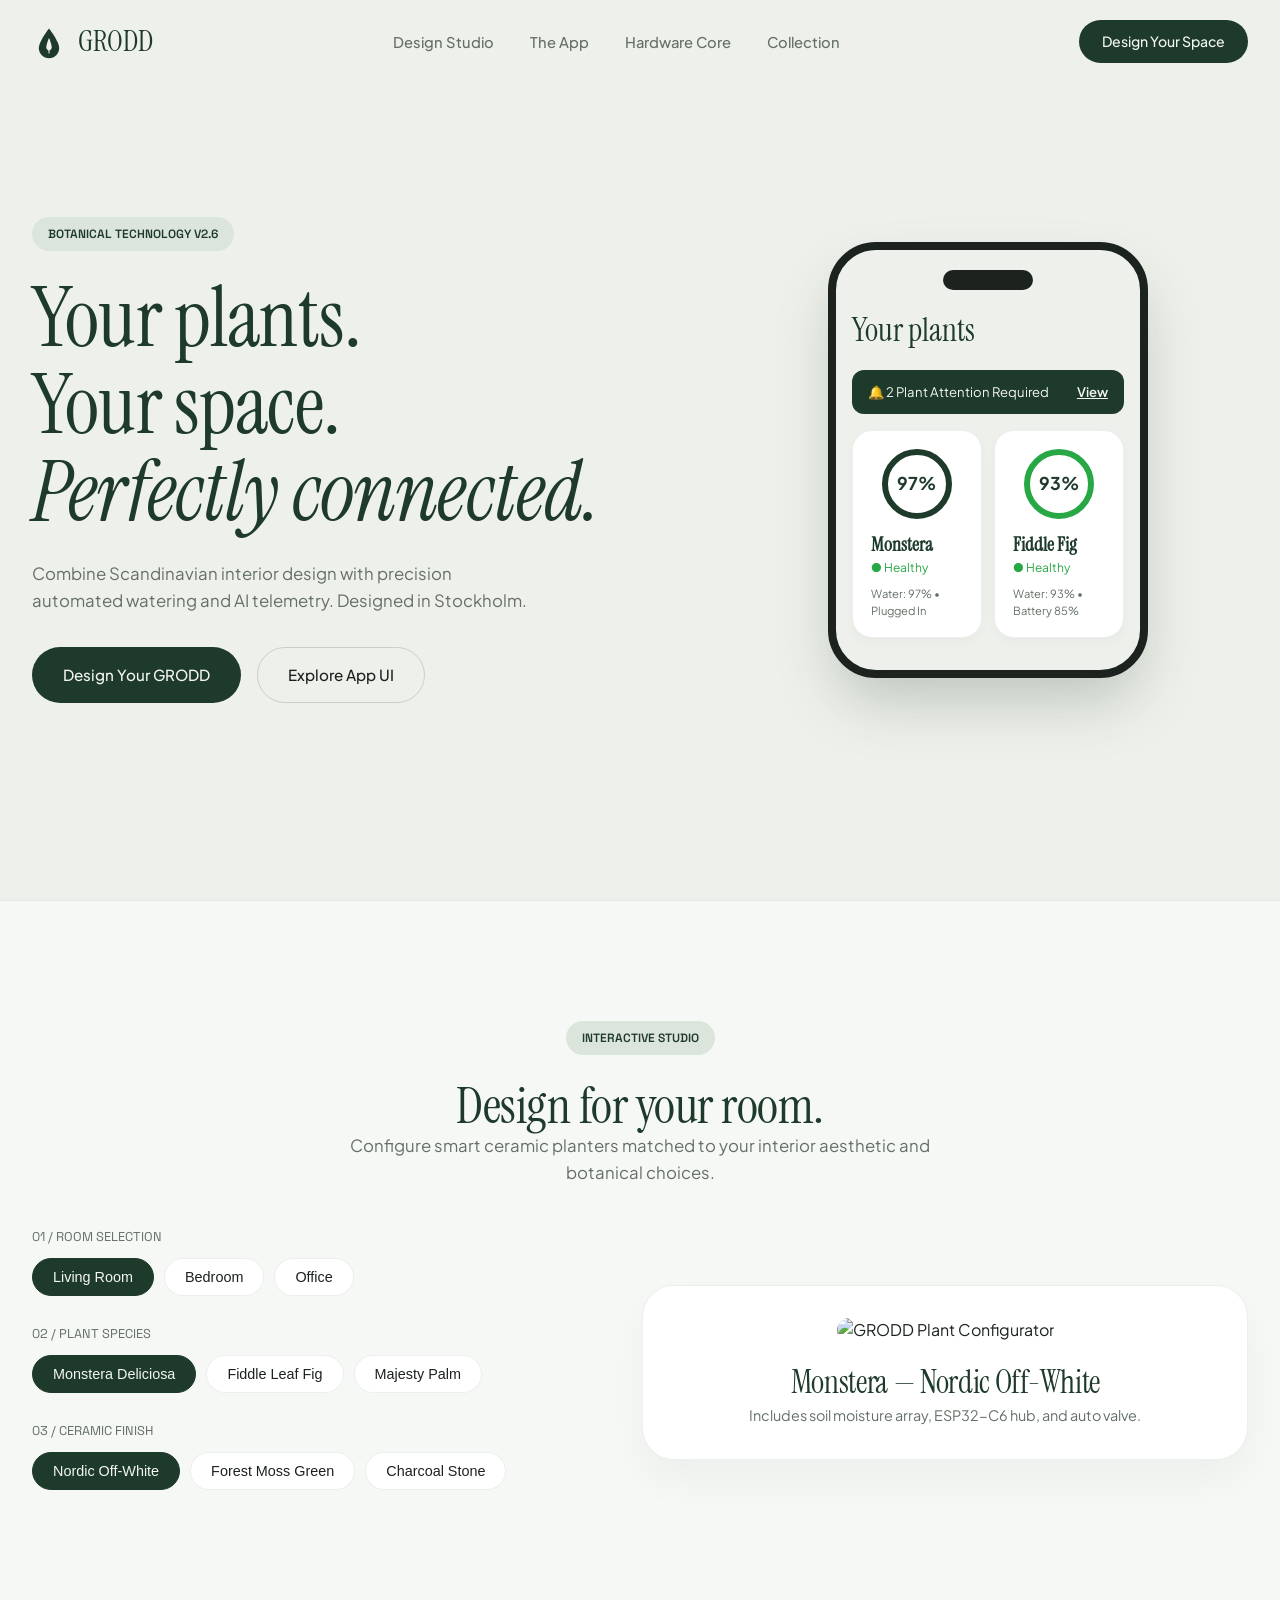
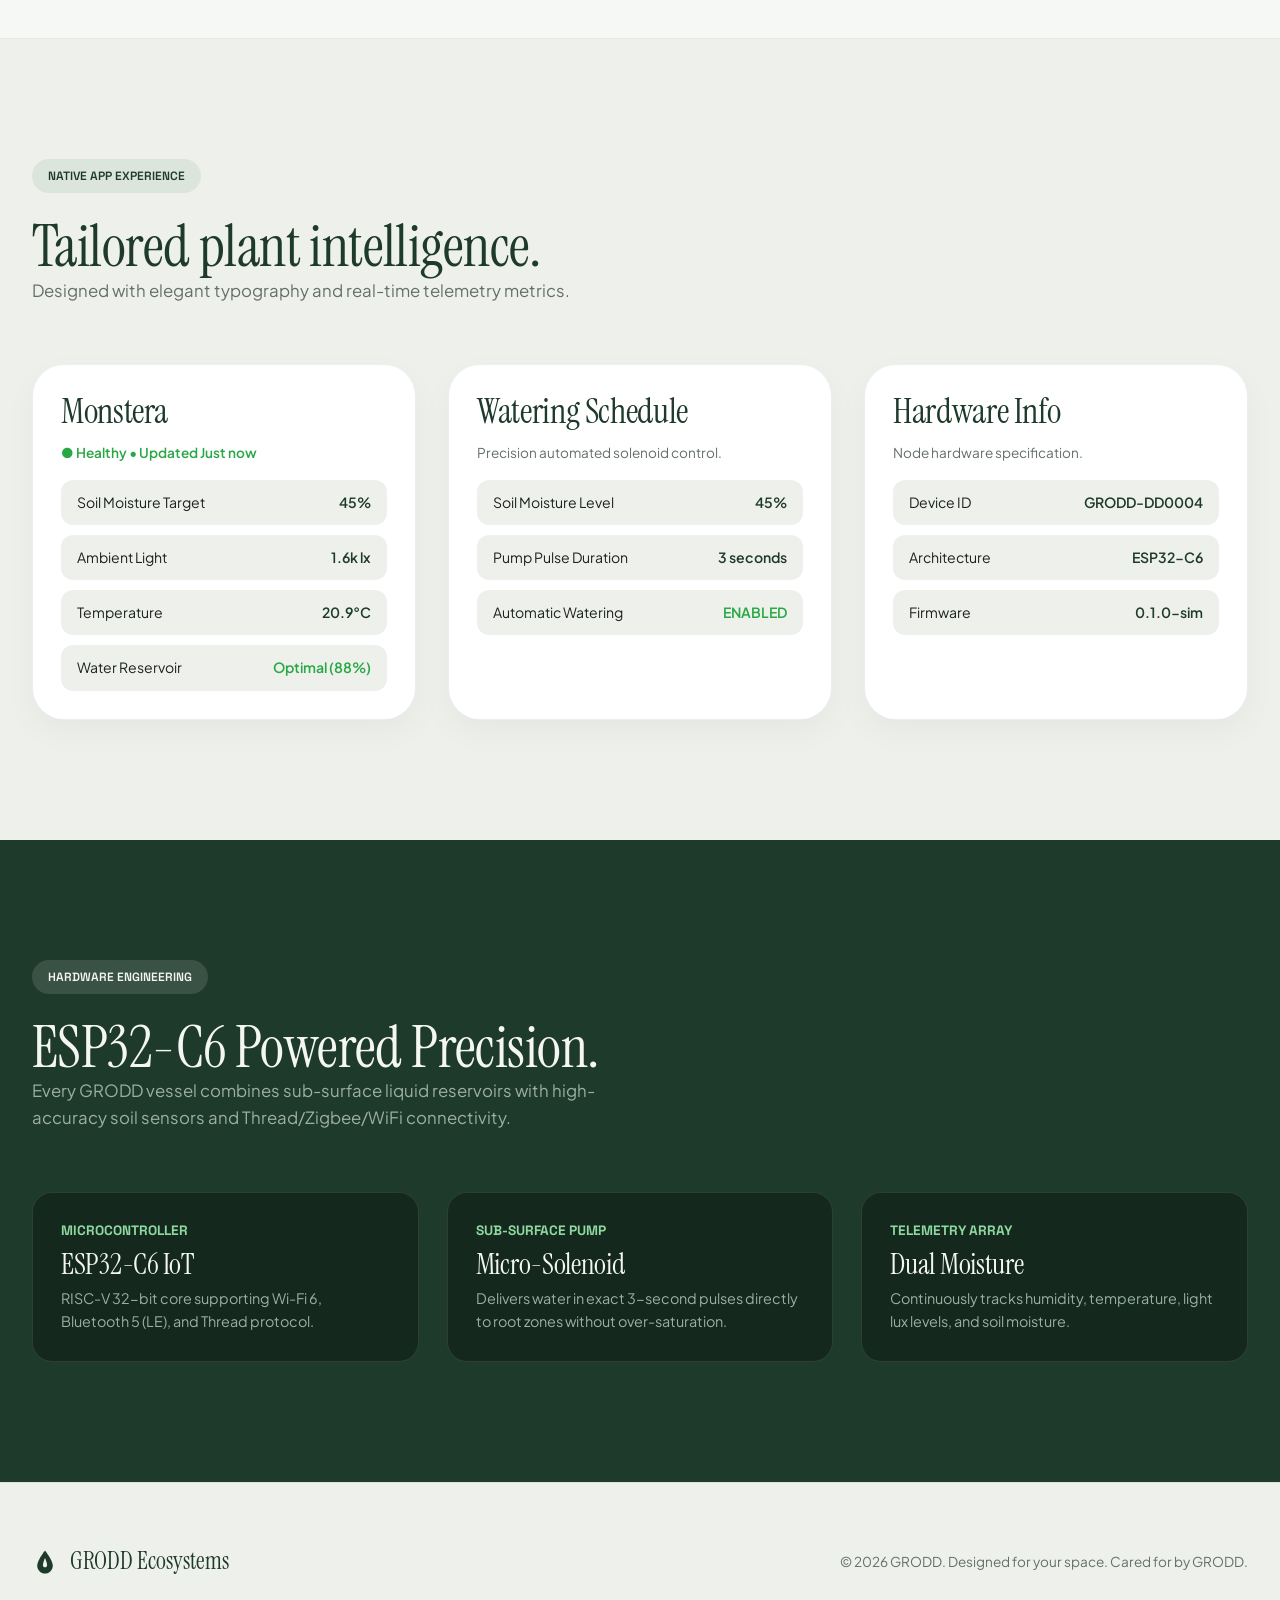
==== docs/index.html @ 33e33996 "Merge branch 'main' of https://github.com/tintronix-lab/GRODD-WEB" ====
<!DOCTYPE html>
<html lang="en" class="no-js">
<head>
    <meta charset="UTF-8">
    <meta name="viewport" content="width=device-width, initial-scale=1.0">
    <title>GRODD — Botanical Technology & Smart Ecosystem</title>
    <meta name="description" content="GRODD bridges nature, Scandinavian design, and intelligence. Precision automated watering, ESP32-C6 cloud connectivity, and AI plant care.">
    
    <!-- Open Graph -->
    <meta property="og:type" content="website">
    <meta property="og:title" content="GRODD — Botanical Technology">
    <meta property="og:description" content="Plants. Designed for your space. Cared for by GRODD.">

    <!-- Fonts: Instrument Serif (App Headings) + Plus Jakarta Sans + Space Grotesk -->
    <link rel="preconnect" href="https://fonts.googleapis.com">
    <link rel="preconnect" href="https://fonts.gstatic.com" crossorigin>
    <link href="https://fonts.googleapis.com/css2?family=Instrument+Serif:ital@0;1&family=Plus+Jakarta+Sans:wght@300;400;500;600;700&family=Space+Grotesk:wght@300;400;500;600&display=swap" rel="stylesheet">

    <!-- Three.js -->
    <script src="https://cdnjs.cloudflare.com/ajax/libs/three.js/r128/three.min.js"></script>

    <style>
        /* -------------------------------------------------------------------------- */
        /* DESIGN SYSTEM MATCHED TO GRODD APP UI                                     */
        /* -------------------------------------------------------------------------- */
        :root {
            /* Palette directly sampled from GRODD UI Screenshots */
            --bg-primary: #EEF1EB;        /* Organic Off-white / Sage-tinted canvas */
            --bg-surface: #F6F8F5;        /* Card surface light */
            --bg-card: #FFFFFF;           /* Elevated crisp white card */
            --bg-dark: #1E3A2B;           /* Signature Deep Forest Green */
            --bg-dark-surface: #14281E;   /* Deepest Forest Night */
            
            --text-main: #1C221E;         /* Dark Forest Charcoal */
            --text-muted: #647067;        /* Soft Sage Charcoal */
            --text-light: #F4F6F3;        /* Warm Cream White */
            --text-light-muted: #9BB0A3;  /* Muted Sage White */

            --accent-green: #1E3A2B;      /* Brand Deep Green */
            --accent-emerald: #28A745;    /* Status Active Green */
            --accent-soft-green: #DCE5DC; /* Soft Green Pill Container */
            --accent-warm: #E3B069;       /* Light Gauge Warning */

            --border-subtle: rgba(30, 58, 43, 0.08);
            --border-strong: rgba(30, 58, 43, 0.18);
            --border-dark-subtle: rgba(255, 255, 255, 0.1);

            --font-serif: 'Instrument Serif', Georgia, serif;
            --font-sans: 'Plus Jakarta Sans', -apple-system, sans-serif;
            --font-mono: 'Space Grotesk', monospace;

            --radius-sm: 12px;
            --radius-md: 20px;
            --radius-lg: 32px;
            --radius-full: 9999px;

            --transition-fast: 0.2s cubic-bezier(0.16, 1, 0.3, 1);
            --transition-smooth: 0.5s cubic-bezier(0.16, 1, 0.3, 1);

            --container-max: 1320px;
        }

        /* Reset */
        *, *::before, *::after {
            box-sizing: border-box;
            margin: 0;
            padding: 0;
        }

        html {
            scroll-behavior: smooth;
            background-color: var(--bg-primary);
            color: var(--text-main);
            font-family: var(--font-sans);
            font-size: 16px;
            line-height: 1.5;
            -webkit-font-smoothing: antialiased;
        }

        body {
            overflow-x: hidden;
        }

        ::selection {
            background: var(--bg-dark);
            color: var(--text-light);
        }

        /* Typography */
        h1, h2, h3, .serif-heading {
            font-family: var(--font-serif);
            font-weight: 400;
            letter-spacing: -0.01em;
            line-height: 1.05;
        }

        .mono {
            font-family: var(--font-mono);
            text-transform: uppercase;
            letter-spacing: 0.06em;
            font-size: 0.78rem;
            color: var(--text-muted);
        }

        .section-tag {
            display: inline-flex;
            align-items: center;
            gap: 8px;
            padding: 8px 16px;
            border-radius: var(--radius-full);
            background: var(--accent-soft-green);
            font-family: var(--font-mono);
            font-size: 0.75rem;
            color: var(--bg-dark);
            margin-bottom: 24px;
            font-weight: 600;
            text-transform: uppercase;
        }

        p {
            color: var(--text-muted);
            font-size: 1.05rem;
            line-height: 1.6;
        }

        a {
            color: inherit;
            text-decoration: none;
        }

        /* Layout */
        .container {
            width: 100%;
            max-width: var(--container-max);
            margin: 0 auto;
            padding: 0 32px;
        }

        section {
            padding: 120px 0;
            position: relative;
        }

        /* Buttons */
        .btn {
            display: inline-flex;
            align-items: center;
            justify-content: center;
            gap: 10px;
            padding: 16px 30px;
            border-radius: var(--radius-full);
            font-size: 0.95rem;
            font-weight: 500;
            cursor: pointer;
            transition: all var(--transition-fast);
            border: 1px solid transparent;
        }

        .btn-dark {
            background: var(--bg-dark);
            color: var(--text-light);
        }

        .btn-dark:hover {
            background: #12251B;
            transform: translateY(-2px);
            box-shadow: 0 12px 24px rgba(30, 58, 43, 0.2);
        }

        .btn-outline {
            background: transparent;
            color: var(--text-main);
            border-color: var(--border-strong);
        }

        .btn-outline:hover {
            background: rgba(30, 58, 43, 0.05);
            transform: translateY(-2px);
        }

        /* -------------------------------------------------------------------------- */
        /* NAVBAR                                                                     */
        /* -------------------------------------------------------------------------- */
        .navbar {
            position: fixed;
            top: 0;
            left: 0;
            width: 100%;
            z-index: 1000;
            padding: 20px 0;
            transition: all var(--transition-smooth);
        }

        .navbar.scrolled {
            padding: 12px 0;
            background: rgba(238, 241, 245, 0.85);
            backdrop-filter: blur(16px);
            -webkit-backdrop-filter: blur(16px);
            border-bottom: 1px solid var(--border-subtle);
        }

        .nav-container {
            display: flex;
            align-items: center;
            justify-content: space-between;
        }

        .brand-logo {
            display: flex;
            align-items: center;
            gap: 12px;
            font-family: var(--font-serif);
            font-size: 1.8rem;
            color: var(--bg-dark);
            font-weight: 500;
        }

        /* Brand Icon SVG Matching Uploaded App Icon */
        .brand-icon-svg {
            width: 34px;
            height: 34px;
        }

        .nav-links {
            display: flex;
            align-items: center;
            gap: 36px;
            list-style: none;
        }

        .nav-link {
            font-size: 0.92rem;
            color: var(--text-muted);
            font-weight: 500;
            transition: color var(--transition-fast);
        }

        .nav-link:hover {
            color: var(--bg-dark);
        }

        /* -------------------------------------------------------------------------- */
        /* HERO SECTION                                                               */
        /* -------------------------------------------------------------------------- */
        .hero {
            min-height: 100vh;
            display: flex;
            align-items: center;
            padding-top: 140px;
            position: relative;
            overflow: hidden;
        }

        #hero-canvas {
            position: absolute;
            top: 0;
            left: 0;
            width: 100%;
            height: 100%;
            z-index: 1;
            pointer-events: none;
            opacity: 0.6;
        }

        .hero-grid {
            display: grid;
            grid-template-columns: 1.1fr 0.9fr;
            gap: 60px;
            align-items: center;
            position: relative;
            z-index: 2;
        }

        .hero-title {
            font-size: clamp(3.4rem, 6.5vw, 5.8rem);
            color: var(--bg-dark);
            margin-bottom: 24px;
        }

        .hero-title i {
            font-family: var(--font-serif);
            font-style: italic;
        }

        /* Mockup Component replicating Uploaded App Screenshots */
        .app-phone-container {
            position: relative;
            display: flex;
            justify-content: center;
        }

        .app-phone-card {
            width: 320px;
            background: var(--bg-primary);
            border: 8px solid #1C221E;
            border-radius: 48px;
            box-shadow: 0 30px 60px -10px rgba(30, 58, 43, 0.25);
            padding: 20px 16px;
            position: relative;
            overflow: hidden;
        }

        .phone-notch {
            width: 90px;
            height: 20px;
            background: #1C221E;
            border-radius: 10px;
            margin: 0 auto 16px;
        }

        .app-header-title {
            font-family: var(--font-serif);
            font-size: 2rem;
            color: var(--bg-dark);
            margin-bottom: 16px;
        }

        .app-alert-banner {
            background: var(--bg-dark);
            color: var(--text-light);
            border-radius: var(--radius-sm);
            padding: 12px 16px;
            display: flex;
            align-items: center;
            justify-content: space-between;
            font-size: 0.82rem;
            margin-bottom: 16px;
        }

        .app-plant-card {
            background: var(--bg-card);
            border-radius: var(--radius-md);
            padding: 18px;
            border: 1px solid var(--border-subtle);
            margin-bottom: 12px;
            box-shadow: 0 4px 12px rgba(0,0,0,0.03);
        }

        .app-ring-gauge {
            width: 70px;
            height: 70px;
            border-radius: 50%;
            border: 6px solid var(--bg-dark);
            display: flex;
            align-items: center;
            justify-content: center;
            font-family: var(--font-sans);
            font-weight: 700;
            font-size: 1.1rem;
            color: var(--bg-dark);
            margin: 0 auto 12px;
            position: relative;
        }

        /* -------------------------------------------------------------------------- */
        /* GRODD STUDIO CONFIGURATOR                                                  */
        /* -------------------------------------------------------------------------- */
        .studio-section {
            background: var(--bg-surface);
            border-top: 1px solid var(--border-subtle);
            border-bottom: 1px solid var(--border-subtle);
        }

        .config-grid {
            display: grid;
            grid-template-columns: 1fr 1.1fr;
            gap: 60px;
            margin-top: 40px;
            align-items: center;
        }

        .control-group {
            margin-bottom: 28px;
        }

        .control-label {
            font-family: var(--font-mono);
            font-size: 0.8rem;
            color: var(--text-muted);
            text-transform: uppercase;
            margin-bottom: 12px;
        }

        .pill-options {
            display: flex;
            flex-wrap: wrap;
            gap: 10px;
        }

        .pill-btn {
            background: var(--bg-card);
            border: 1px solid var(--border-subtle);
            color: var(--text-main);
            padding: 10px 20px;
            border-radius: var(--radius-full);
            font-size: 0.9rem;
            cursor: pointer;
            transition: all var(--transition-fast);
            font-weight: 500;
        }

        .pill-btn:hover {
            border-color: var(--bg-dark);
        }

        .pill-btn.active {
            background: var(--bg-dark);
            color: var(--text-light);
            border-color: var(--bg-dark);
        }

        .preview-card {
            background: var(--bg-card);
            border-radius: var(--radius-lg);
            border: 1px solid var(--border-subtle);
            padding: 32px;
            box-shadow: 0 20px 40px rgba(0,0,0,0.04);
            text-align: center;
        }

        .preview-image {
            width: 100%;
            height: 320px;
            object-fit: cover;
            border-radius: var(--radius-md);
            margin-bottom: 24px;
            transition: opacity 0.3s ease;
        }

        /* -------------------------------------------------------------------------- */
        /* APP SHOWCASE SECTION (SERIF UI ALIGNMENT)                                 */
        /* -------------------------------------------------------------------------- */
        .app-showcase-grid {
            display: grid;
            grid-template-columns: repeat(3, 1fr);
            gap: 32px;
            margin-top: 60px;
        }

        .app-screen-card {
            background: var(--bg-card);
            border: 1px solid var(--border-subtle);
            border-radius: var(--radius-lg);
            padding: 28px;
            box-shadow: 0 12px 32px rgba(0,0,0,0.04);
        }

        .app-screen-card h3 {
            font-size: 2.2rem;
            color: var(--bg-dark);
            margin-bottom: 12px;
        }

        .telemetry-row {
            display: flex;
            justify-content: space-between;
            background: var(--bg-primary);
            padding: 12px 16px;
            border-radius: var(--radius-sm);
            margin-top: 10px;
            font-size: 0.88rem;
        }

        .telemetry-val {
            font-weight: 600;
            color: var(--bg-dark);
        }

        /* -------------------------------------------------------------------------- */
        /* ECOSYSTEM & HARDWARE SPECS (ESP32-C6)                                      */
        /* -------------------------------------------------------------------------- */
        .dark-section {
            background: var(--bg-dark);
            color: var(--text-light);
        }

        .dark-section p {
            color: var(--text-light-muted);
        }

        .dark-section .section-tag {
            background: rgba(255,255,255,0.12);
            color: var(--text-light);
        }

        .spec-grid {
            display: grid;
            grid-template-columns: repeat(auto-fit, minmax(260px, 1fr));
            gap: 28px;
            margin-top: 60px;
        }

        .spec-card {
            background: var(--bg-dark-surface);
            border: 1px solid var(--border-dark-subtle);
            border-radius: var(--radius-md);
            padding: 28px;
        }

        .spec-card h4 {
            font-family: var(--font-mono);
            color: #8FD8A0;
            font-size: 0.85rem;
            margin-bottom: 8px;
            text-transform: uppercase;
        }

        .spec-card h3 {
            font-size: 1.8rem;
            color: var(--text-light);
            margin-bottom: 8px;
        }

        /* -------------------------------------------------------------------------- */
        /* FOOTER & BRAND SIGNATURE                                                   */
        /* -------------------------------------------------------------------------- */
        footer {
            border-top: 1px solid var(--border-subtle);
            padding: 60px 0 40px;
            background: var(--bg-primary);
        }

        .footer-flex {
            display: flex;
            justify-content: space-between;
            align-items: center;
            flex-wrap: wrap;
            gap: 20px;
        }

        /* Responsive */
        @media (max-width: 992px) {
            .hero-grid, .config-grid, .app-showcase-grid {
                grid-template-columns: 1fr;
            }
            .nav-links {
                display: none;
            }
        }
    </style>
</head>
<body>

    <!-- NAVBAR WITH MATCHED BRAND ICON -->
    <nav class="navbar" id="navbar">
        <div class="container nav-container">
            <a href="#" class="brand-logo">
                <!-- SVG sampled from uploaded icon_2.png -->
                <svg class="brand-icon-svg" viewBox="0 0 100 100" fill="none" xmlns="http://www.w3.org/2000/svg">
                    <path d="M50 10C50 10 20 48 20 68 C20 84.5685 33.4315 98 50 98 C66.5685 98 80 84.5685 80 68 C80 48 50 10 50 10Z" fill="#1E3A2B"/>
                    <path d="M50 38 C50 38 42 56 42 66 C42 70.4183 45.5817 74 50 74 C54.4183 74 58 70.4183 58 66 C58 56 50 38 50 38Z" fill="#EEF1EB"/>
                    <path d="M50 74 L50 82" stroke="#EEF1EB" stroke-width="3" stroke-linecap="round"/>
                </svg>
                GRODD
            </a>
            <ul class="nav-links">
                <li><a href="#studio" class="nav-link">Design Studio</a></li>
                <li><a href="#app" class="nav-link">The App</a></li>
                <li><a href="#hardware" class="nav-link">Hardware Core</a></li>
                <li><a href="#products" class="nav-link">Collection</a></li>
            </ul>
            <a href="#studio" class="btn btn-dark" style="padding: 10px 22px; font-size: 0.88rem;">
                Design Your Space
            </a>
        </div>
    </nav>

    <!-- HERO SECTION MATCHING BRAND ATMOSPHERE -->
    <section class="hero">
        <canvas id="hero-canvas"></canvas>
        <div class="container">
            <div class="hero-grid">
                <div>
                    <div class="section-tag">BOTANICAL TECHNOLOGY v2.6</div>
                    <h1 class="hero-title">Your plants.<br>Your space.<br><i>Perfectly connected.</i></h1>
                    <p style="margin-bottom: 32px; max-width: 500px;">Combine Scandinavian interior design with precision automated watering and AI telemetry. Designed in Stockholm.</p>
                    <div style="display:flex; gap:16px; flex-wrap:wrap;">
                        <a href="#studio" class="btn btn-dark">Design Your GRODD</a>
                        <a href="#app" class="btn btn-outline">Explore App UI</a>
                    </div>
                </div>

                <!-- Live Replicated App UI Screen -->
                <div class="app-phone-container">
                    <div class="app-phone-card">
                        <div class="phone-notch"></div>
                        <div class="app-header-title">Your plants</div>
                        
                        <div class="app-alert-banner">
                            <span>🔔 2 Plant Attention Required</span>
                            <span style="font-weight:600; text-decoration:underline;">View</span>
                        </div>

                        <div style="display:grid; grid-template-columns:1fr 1fr; gap:12px;">
                            <div class="app-plant-card">
                                <div class="app-ring-gauge">97%</div>
                                <div style="font-family:var(--font-serif); font-size:1.2rem; font-weight:600; color:var(--bg-dark);">Monstera</div>
                                <div style="font-size:0.75rem; color:var(--accent-emerald);">● Healthy</div>
                                <div style="font-size:0.7rem; color:var(--text-muted); margin-top:8px;">Water: 97% • Plugged In</div>
                            </div>
                            <div class="app-plant-card">
                                <div class="app-ring-gauge" style="border-color:#28A745;">93%</div>
                                <div style="font-family:var(--font-serif); font-size:1.2rem; font-weight:600; color:var(--bg-dark);">Fiddle Fig</div>
                                <div style="font-size:0.75rem; color:var(--accent-emerald);">● Healthy</div>
                                <div style="font-size:0.7rem; color:var(--text-muted); margin-top:8px;">Water: 93% • Battery 85%</div>
                            </div>
                        </div>
                    </div>
                </div>
            </div>
        </div>
    </section>

    <!-- INTERACTIVE STUDIO CONFIGURATOR -->
    <section id="studio" class="studio-section">
        <div class="container">
            <div style="text-align: center; max-width: 600px; margin: 0 auto 40px;">
                <div class="section-tag">Interactive Studio</div>
                <h2 style="font-size: clamp(2.5rem, 4vw, 3.8rem); color: var(--bg-dark);">Design for your room.</h2>
                <p>Configure smart ceramic planters matched to your interior aesthetic and botanical choices.</p>
            </div>

            <div class="config-grid">
                <div>
                    <div class="control-group">
                        <div class="control-label">01 / Room Selection</div>
                        <div class="pill-options" id="room-select">
                            <button class="pill-btn active" data-val="living">Living Room</button>
                            <button class="pill-btn" data-val="bedroom">Bedroom</button>
                            <button class="pill-btn" data-val="office">Office</button>
                        </div>
                    </div>

                    <div class="control-group">
                        <div class="control-label">02 / Plant Species</div>
                        <div class="pill-options" id="plant-select">
                            <button class="pill-btn active" data-val="monstera">Monstera Deliciosa</button>
                            <button class="pill-btn" data-val="fiddle">Fiddle Leaf Fig</button>
                            <button class="pill-btn" data-val="palm">Majesty Palm</button>
                        </div>
                    </div>

                    <div class="control-group">
                        <div class="control-label">03 / Ceramic Finish</div>
                        <div class="pill-options" id="finish-select">
                            <button class="pill-btn active" data-val="mineral">Nordic Off-White</button>
                            <button class="pill-btn" data-val="forest">Forest Moss Green</button>
                            <button class="pill-btn" data-val="stone">Charcoal Stone</button>
                        </div>
                    </div>
                </div>

                <div class="preview-card">
                    <img id="studio-img" src="https://images.unsplash.com/photo-1618221195710-dd6b41faaea6?auto=format&fit=crop&w=1000&q=80" class="preview-image" alt="GRODD Plant Configurator">
                    <h3 id="studio-title" style="font-size:2rem; color:var(--bg-dark);">Monstera — Nordic Off-White</h3>
                    <p style="font-size:0.9rem; margin-top:4px;">Includes soil moisture array, ESP32-C6 hub, and auto valve.</p>
                </div>
            </div>
        </div>
    </section>

    <!-- APP SHOWCASE MATCHING SCREENSHOTS -->
    <section id="app">
        <div class="container">
            <div style="max-width: 600px; margin-bottom: 40px;">
                <div class="section-tag">Native App Experience</div>
                <h2 style="font-size: clamp(2.5rem, 4.5vw, 4rem); color: var(--bg-dark);">Tailored plant intelligence.</h2>
                <p>Designed with elegant typography and real-time telemetry metrics.</p>
            </div>

            <div class="app-showcase-grid">
                <div class="app-screen-card">
                    <h3>Monstera</h3>
                    <p style="font-size:0.85rem; color:var(--accent-emerald); font-weight:600; margin-bottom:16px;">● Healthy • Updated Just now</p>
                    
                    <div class="telemetry-row">
                        <span>Soil Moisture Target</span>
                        <span class="telemetry-val">45%</span>
                    </div>
                    <div class="telemetry-row">
                        <span>Ambient Light</span>
                        <span class="telemetry-val">1.6k lx</span>
                    </div>
                    <div class="telemetry-row">
                        <span>Temperature</span>
                        <span class="telemetry-val">20.9°C</span>
                    </div>
                    <div class="telemetry-row">
                        <span>Water Reservoir</span>
                        <span class="telemetry-val" style="color:var(--accent-emerald);">Optimal (88%)</span>
                    </div>
                </div>

                <div class="app-screen-card">
                    <h3>Watering Schedule</h3>
                    <p style="font-size:0.85rem; margin-bottom:16px;">Precision automated solenoid control.</p>

                    <div class="telemetry-row">
                        <span>Soil Moisture Level</span>
                        <span class="telemetry-val">45%</span>
                    </div>
                    <div class="telemetry-row">
                        <span>Pump Pulse Duration</span>
                        <span class="telemetry-val">3 seconds</span>
                    </div>
                    <div class="telemetry-row">
                        <span>Automatic Watering</span>
                        <span class="telemetry-val" style="color:var(--accent-emerald);">ENABLED</span>
                    </div>
                </div>

                <div class="app-screen-card">
                    <h3>Hardware Info</h3>
                    <p style="font-size:0.85rem; margin-bottom:16px;">Node hardware specification.</p>

                    <div class="telemetry-row">
                        <span>Device ID</span>
                        <span class="telemetry-val">GRODD-DD0004</span>
                    </div>
                    <div class="telemetry-row">
                        <span>Architecture</span>
                        <span class="telemetry-val">ESP32-C6</span>
                    </div>
                    <div class="telemetry-row">
                        <span>Firmware</span>
                        <span class="telemetry-val">0.1.0-sim</span>
                    </div>
                </div>
            </div>
        </div>
    </section>

    <!-- HARDWARE CORE (ESP32-C6) -->
    <section id="hardware" class="dark-section">
        <div class="container">
            <div style="max-width: 600px;">
                <div class="section-tag">Hardware Engineering</div>
                <h2 style="font-size: clamp(2.5rem, 4.5vw, 4rem); color: var(--text-light);">ESP32-C6 Powered Precision.</h2>
                <p>Every GRODD vessel combines sub-surface liquid reservoirs with high-accuracy soil sensors and Thread/Zigbee/WiFi connectivity.</p>
            </div>

            <div class="spec-grid">
                <div class="spec-card">
                    <h4>Microcontroller</h4>
                    <h3>ESP32-C6 IoT</h3>
                    <p style="font-size:0.9rem;">RISC-V 32-bit core supporting Wi-Fi 6, Bluetooth 5 (LE), and Thread protocol.</p>
                </div>
                <div class="spec-card">
                    <h4>Sub-surface Pump</h4>
                    <h3>Micro-Solenoid</h3>
                    <p style="font-size:0.9rem;">Delivers water in exact 3-second pulses directly to root zones without over-saturation.</p>
                </div>
                <div class="spec-card">
                    <h4>Telemetry Array</h4>
                    <h3>Dual Moisture</h3>
                    <p style="font-size:0.9rem;">Continuously tracks humidity, temperature, light lux levels, and soil moisture.</p>
                </div>
            </div>
        </div>
    </section>

    <!-- FOOTER -->
    <footer>
        <div class="container">
            <div class="footer-flex">
                <a href="#" class="brand-logo" style="font-size: 1.5rem;">
                    <svg class="brand-icon-svg" viewBox="0 0 100 100" fill="none" xmlns="http://www.w3.org/2000/svg" style="width:26px; height:26px;">
                        <path d="M50 10C50 10 20 48 20 68 C20 84.5685 33.4315 98 50 98 C66.5685 98 80 84.5685 80 68 C80 48 50 10 50 10Z" fill="#1E3A2B"/>
                        <path d="M50 38 C50 38 42 56 42 66 C42 70.4183 45.5817 74 50 74 C54.4183 74 58 70.4183 58 66 C58 56 50 38 50 38Z" fill="#EEF1EB"/>
                    </svg>
                    GRODD Ecosystems
                </a>
                <p style="font-size: 0.85rem;">© 2026 GRODD. Designed for your space. Cared for by GRODD.</p>
            </div>
        </div>
    </footer>

    <!-- INTERACTIVE SCRIPTS -->
    <script>
        // Navbar scroll effect
        const navbar = document.getElementById('navbar');
        window.addEventListener('scroll', () => {
            if (window.scrollY > 40) {
                navbar.classList.add('scrolled');
            } else {
                navbar.classList.remove('scrolled');
            }
        });

        // Configurator state logic
        const plantImgs = {
            monstera: "https://images.unsplash.com/photo-1618221195710-dd6b41faaea6?auto=format&fit=crop&w=1000&q=80",
            fiddle: "https://images.unsplash.com/photo-1545241047-6083a3684587?auto=format&fit=crop&w=1000&q=80",
            palm: "https://images.unsplash.com/photo-1512428559087-560fa5ceab42?auto=format&fit=crop&w=1000&q=80"
        };

        let selectedPlant = 'monstera';
        let selectedFinish = 'mineral';

        function bindPills(containerId, callback) {
            const container = document.getElementById(containerId);
            const buttons = container.querySelectorAll('.pill-btn');
            buttons.forEach(btn => {
                btn.addEventListener('click', () => {
                    buttons.forEach(b => b.classList.remove('active'));
                    btn.classList.add('active');
                    callback(btn.getAttribute('data-val'), btn.innerText);
                });
            });
        }

        bindPills('plant-select', (val, label) => {
            selectedPlant = val;
            updatePreview();
        });

        bindPills('finish-select', (val, label) => {
            selectedFinish = label;
            updatePreview();
        });

        function updatePreview() {
            const img = document.getElementById('studio-img');
            const title = document.getElementById('studio-title');
            img.style.opacity = '0.3';
            setTimeout(() => {
                img.src = plantImgs[selectedPlant];
                const plantName = selectedPlant.charAt(0).toUpperCase() + selectedPlant.slice(1);
                title.innerText = `${plantName} — ${selectedFinish}`;
                img.style.opacity = '1';
            }, 200);
        }

        // Hero Background WebGL canvas animation
        function initHeroCanvas() {
            const canvas = document.getElementById('hero-canvas');
            const scene = new THREE.Scene();
            const camera = new THREE.PerspectiveCamera(60, window.innerWidth / window.innerHeight, 0.1, 1000);
            camera.position.z = 5;

            const renderer = new THREE.WebGLRenderer({ canvas: canvas, alpha: true, antialias: true });
            renderer.setSize(window.innerWidth, window.innerHeight);

            const group = new THREE.Group();
            const geo = new THREE.IcosahedronGeometry(1, 2);

            for (let i = 0; i < 15; i++) {
                const mat = new THREE.MeshBasicMaterial({ color: 0x1E3A2B, wireframe: true, opacity: 0.15, transparent: true });
                const mesh = new THREE.Mesh(geo, mat);
                mesh.position.set((Math.random() - 0.5) * 10, (Math.random() - 0.5) * 6, (Math.random() - 0.5) * 4);
                group.add(mesh);
            }
            scene.add(group);

            function animate() {
                requestAnimationFrame(animate);
                group.rotation.y += 0.0015;
                renderer.render(scene, camera);
            }
            animate();
        }

        window.addEventListener('load', initHeroCanvas);
    </script>
</body>
</html>
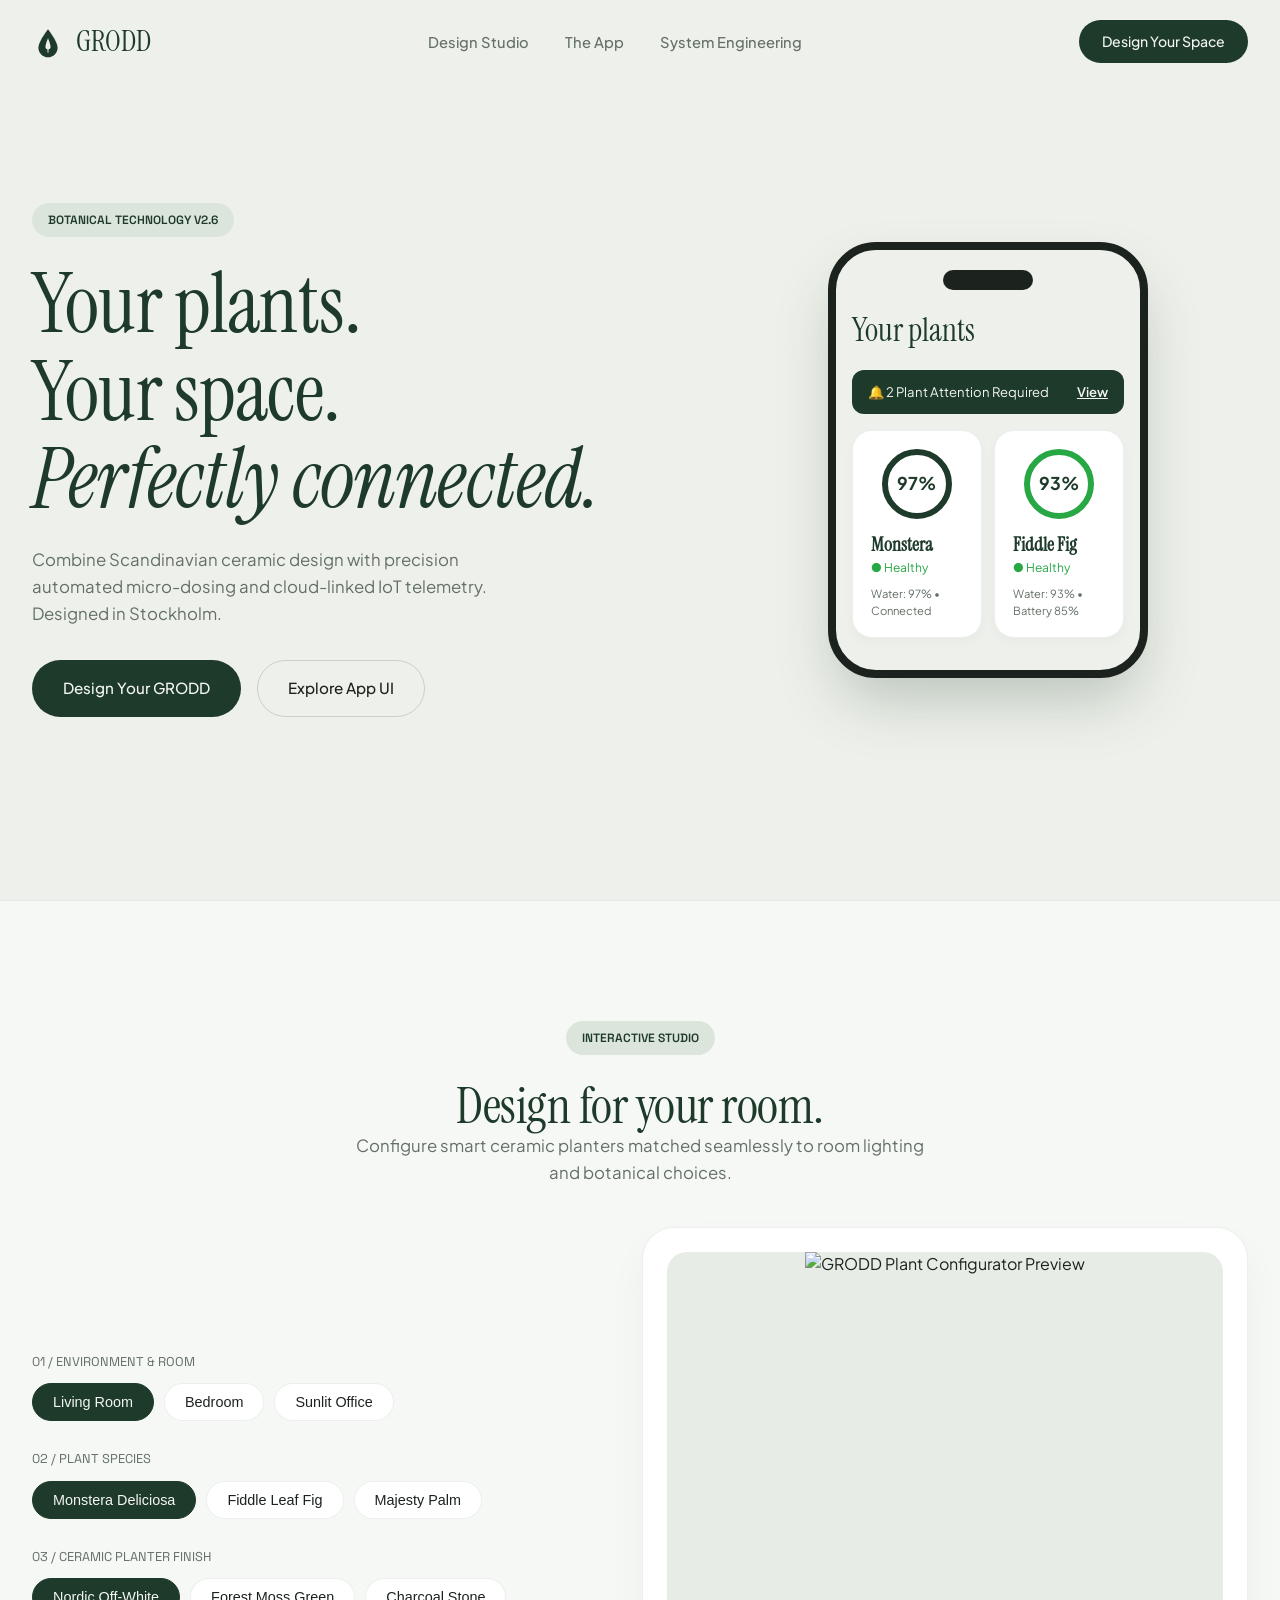
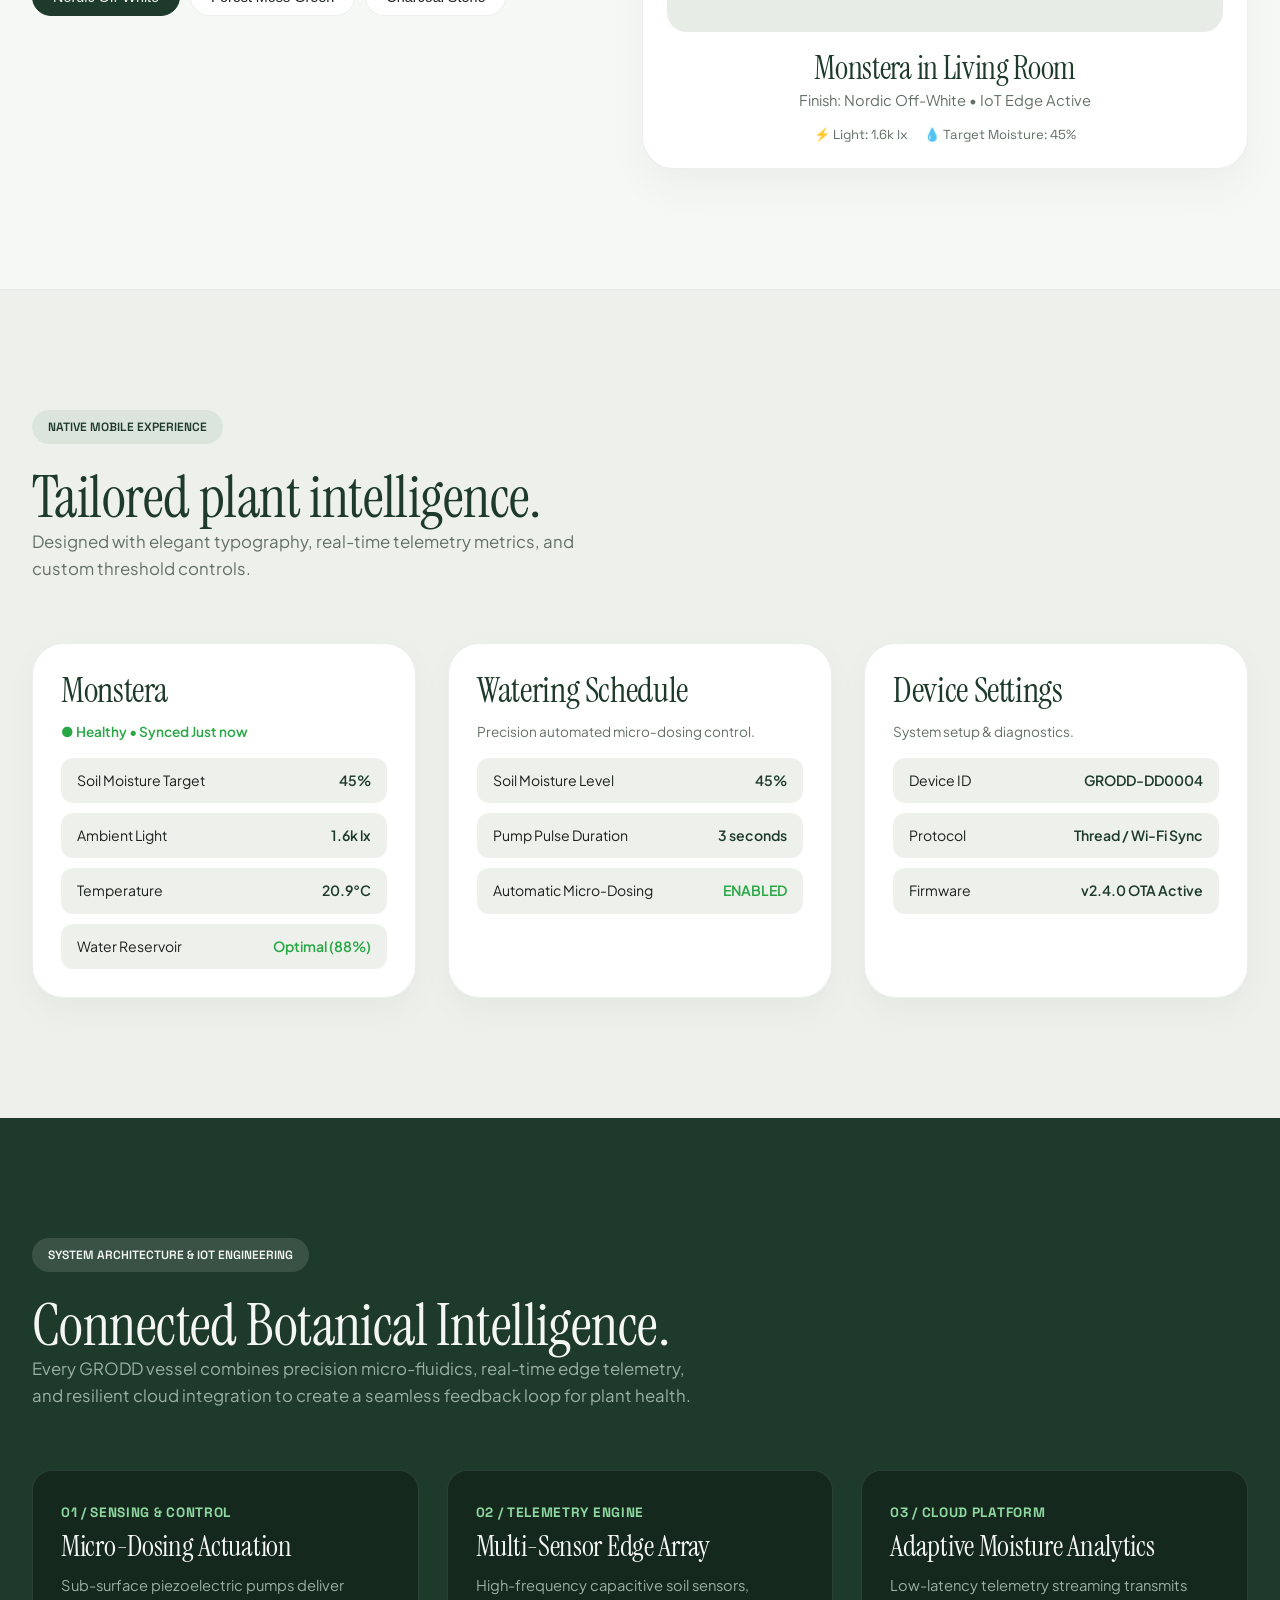
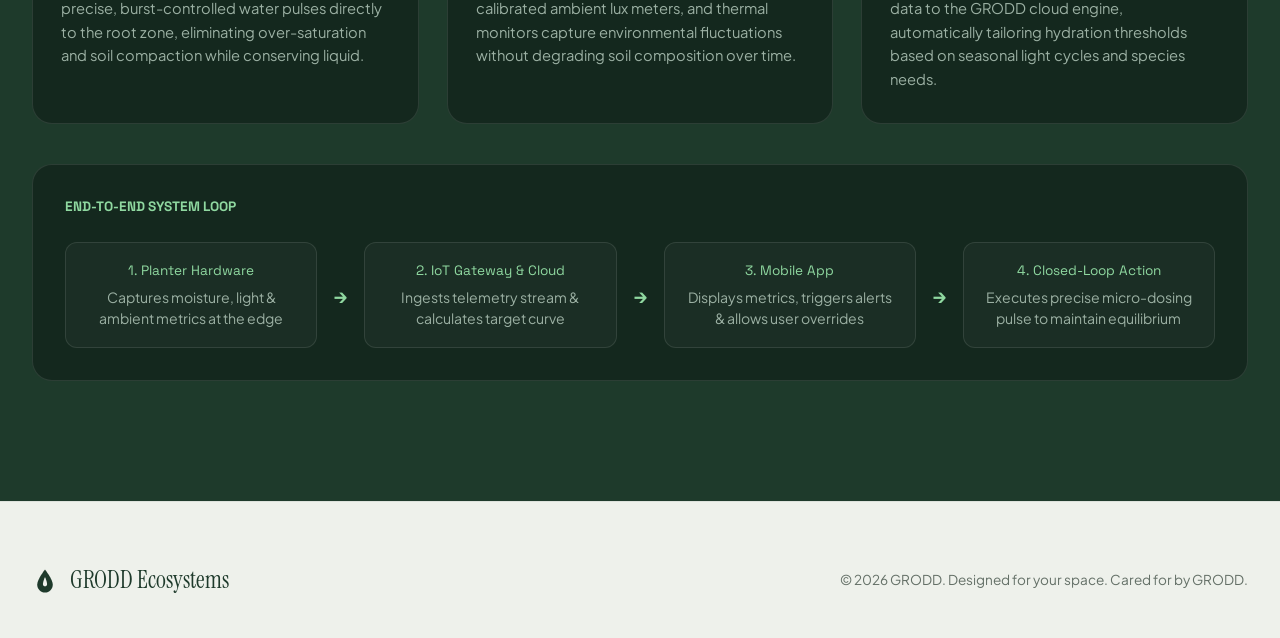
==== commit ed50739a: "update web" ====
--- a/docs/index.html
+++ b/docs/index.html
@@ -3,15 +3,10 @@
 <head>
     <meta charset="UTF-8">
     <meta name="viewport" content="width=device-width, initial-scale=1.0">
-    <title>GRODD — Botanical Technology & Smart Ecosystem</title>
-    <meta name="description" content="GRODD bridges nature, Scandinavian design, and intelligence. Precision automated watering, ESP32-C6 cloud connectivity, and AI plant care.">
-    
-    <!-- Open Graph -->
-    <meta property="og:type" content="website">
-    <meta property="og:title" content="GRODD — Botanical Technology">
-    <meta property="og:description" content="Plants. Designed for your space. Cared for by GRODD.">
-
-    <!-- Fonts: Instrument Serif (App Headings) + Plus Jakarta Sans + Space Grotesk -->
+    <title>GRODD — Smart Planter & Botanical Ecosystem</title>
+    <meta name="description" content="GRODD bridges Scandinavian design, precision automated micro-dosing, real-time IoT edge telemetry, and seamless mobile application control for indoor plant ecosystems.">
+
+    <!-- Fonts: Instrument Serif + Plus Jakarta Sans + Space Grotesk -->
     <link rel="preconnect" href="https://fonts.googleapis.com">
     <link rel="preconnect" href="https://fonts.gstatic.com" crossorigin>
     <link href="https://fonts.googleapis.com/css2?family=Instrument+Serif:ital@0;1&family=Plus+Jakarta+Sans:wght@300;400;500;600;700&family=Space+Grotesk:wght@300;400;500;600&display=swap" rel="stylesheet">
@@ -20,26 +15,21 @@
     <script src="https://cdnjs.cloudflare.com/ajax/libs/three.js/r128/three.min.js"></script>
 
     <style>
-        /* -------------------------------------------------------------------------- */
-        /* DESIGN SYSTEM MATCHED TO GRODD APP UI                                     */
-        /* -------------------------------------------------------------------------- */
         :root {
-            /* Palette directly sampled from GRODD UI Screenshots */
-            --bg-primary: #EEF1EB;        /* Organic Off-white / Sage-tinted canvas */
-            --bg-surface: #F6F8F5;        /* Card surface light */
-            --bg-card: #FFFFFF;           /* Elevated crisp white card */
-            --bg-dark: #1E3A2B;           /* Signature Deep Forest Green */
+            --bg-primary: #EEF1EB;        /* Soft sage-tinted background */
+            --bg-surface: #F6F8F5;        /* Light card surface */
+            --bg-card: #FFFFFF;           /* Crisp white card */
+            --bg-dark: #1E3A2B;           /* Deep Forest Green */
             --bg-dark-surface: #14281E;   /* Deepest Forest Night */
             
-            --text-main: #1C221E;         /* Dark Forest Charcoal */
+            --text-main: #1C221E;         /* Dark Charcoal */
             --text-muted: #647067;        /* Soft Sage Charcoal */
             --text-light: #F4F6F3;        /* Warm Cream White */
             --text-light-muted: #9BB0A3;  /* Muted Sage White */
 
             --accent-green: #1E3A2B;      /* Brand Deep Green */
-            --accent-emerald: #28A745;    /* Status Active Green */
+            --accent-emerald: #28A745;    /* Active Status Green */
             --accent-soft-green: #DCE5DC; /* Soft Green Pill Container */
-            --accent-warm: #E3B069;       /* Light Gauge Warning */
 
             --border-subtle: rgba(30, 58, 43, 0.08);
             --border-strong: rgba(30, 58, 43, 0.18);
@@ -60,7 +50,6 @@
             --container-max: 1320px;
         }
 
-        /* Reset */
         *, *::before, *::after {
             box-sizing: border-box;
             margin: 0;
@@ -86,7 +75,6 @@
             color: var(--text-light);
         }
 
-        /* Typography */
         h1, h2, h3, .serif-heading {
             font-family: var(--font-serif);
             font-weight: 400;
@@ -128,7 +116,6 @@
             text-decoration: none;
         }
 
-        /* Layout */
         .container {
             width: 100%;
             max-width: var(--container-max);
@@ -141,7 +128,6 @@
             position: relative;
         }
 
-        /* Buttons */
         .btn {
             display: inline-flex;
             align-items: center;
@@ -178,9 +164,7 @@
             transform: translateY(-2px);
         }
 
-        /* -------------------------------------------------------------------------- */
-        /* NAVBAR                                                                     */
-        /* -------------------------------------------------------------------------- */
+        /* NAVBAR */
         .navbar {
             position: fixed;
             top: 0;
@@ -193,7 +177,7 @@
 
         .navbar.scrolled {
             padding: 12px 0;
-            background: rgba(238, 241, 245, 0.85);
+            background: rgba(238, 241, 245, 0.88);
             backdrop-filter: blur(16px);
             -webkit-backdrop-filter: blur(16px);
             border-bottom: 1px solid var(--border-subtle);
@@ -215,10 +199,9 @@
             font-weight: 500;
         }
 
-        /* Brand Icon SVG Matching Uploaded App Icon */
         .brand-icon-svg {
-            width: 34px;
-            height: 34px;
+            width: 32px;
+            height: 32px;
         }
 
         .nav-links {
@@ -239,9 +222,7 @@
             color: var(--bg-dark);
         }
 
-        /* -------------------------------------------------------------------------- */
-        /* HERO SECTION                                                               */
-        /* -------------------------------------------------------------------------- */
+        /* HERO SECTION */
         .hero {
             min-height: 100vh;
             display: flex;
@@ -259,7 +240,7 @@
             height: 100%;
             z-index: 1;
             pointer-events: none;
-            opacity: 0.6;
+            opacity: 0.5;
         }
 
         .hero-grid {
@@ -282,7 +263,6 @@
             font-style: italic;
         }
 
-        /* Mockup Component replicating Uploaded App Screenshots */
         .app-phone-container {
             position: relative;
             display: flex;
@@ -349,12 +329,9 @@
             font-size: 1.1rem;
             color: var(--bg-dark);
             margin: 0 auto 12px;
-            position: relative;
-        }
-
-        /* -------------------------------------------------------------------------- */
-        /* GRODD STUDIO CONFIGURATOR                                                  */
-        /* -------------------------------------------------------------------------- */
+        }
+
+        /* STUDIO CONFIGURATOR */
         .studio-section {
             background: var(--bg-surface);
             border-top: 1px solid var(--border-subtle);
@@ -413,23 +390,44 @@
             background: var(--bg-card);
             border-radius: var(--radius-lg);
             border: 1px solid var(--border-subtle);
-            padding: 32px;
+            padding: 24px;
             box-shadow: 0 20px 40px rgba(0,0,0,0.04);
             text-align: center;
         }
 
+        .preview-image-wrapper {
+            position: relative;
+            width: 100%;
+            height: 380px;
+            overflow: hidden;
+            border-radius: var(--radius-md);
+            margin-bottom: 20px;
+            background-color: #E8ECE6;
+        }
+
         .preview-image {
             width: 100%;
-            height: 320px;
+            height: 100%;
             object-fit: cover;
-            border-radius: var(--radius-md);
-            margin-bottom: 24px;
-            transition: opacity 0.3s ease;
-        }
-
-        /* -------------------------------------------------------------------------- */
-        /* APP SHOWCASE SECTION (SERIF UI ALIGNMENT)                                 */
-        /* -------------------------------------------------------------------------- */
+            transition: opacity 0.35s ease-in-out, transform 0.5s ease;
+        }
+
+        .preview-image.loading {
+            opacity: 0.2;
+            transform: scale(1.02);
+        }
+
+        .specs-badge-row {
+            display: flex;
+            justify-content: center;
+            gap: 16px;
+            margin-top: 12px;
+            font-size: 0.82rem;
+            color: var(--text-muted);
+            font-family: var(--font-mono);
+        }
+
+        /* APP SHOWCASE SECTION */
         .app-showcase-grid {
             display: grid;
             grid-template-columns: repeat(3, 1fr);
@@ -466,9 +464,7 @@
             color: var(--bg-dark);
         }
 
-        /* -------------------------------------------------------------------------- */
-        /* ECOSYSTEM & HARDWARE SPECS (ESP32-C6)                                      */
-        /* -------------------------------------------------------------------------- */
+        /* HARDWARE & SYSTEM ARCHITECTURE */
         .dark-section {
             background: var(--bg-dark);
             color: var(--text-light);
@@ -485,7 +481,7 @@
 
         .spec-grid {
             display: grid;
-            grid-template-columns: repeat(auto-fit, minmax(260px, 1fr));
+            grid-template-columns: repeat(auto-fit, minmax(280px, 1fr));
             gap: 28px;
             margin-top: 60px;
         }
@@ -494,7 +490,10 @@
             background: var(--bg-dark-surface);
             border: 1px solid var(--border-dark-subtle);
             border-radius: var(--radius-md);
-            padding: 28px;
+            padding: 32px 28px;
+            display: flex;
+            flex-direction: column;
+            justify-content: space-between;
         }
 
         .spec-card h4 {
@@ -503,17 +502,61 @@
             font-size: 0.85rem;
             margin-bottom: 8px;
             text-transform: uppercase;
+            letter-spacing: 0.05em;
         }
 
         .spec-card h3 {
             font-size: 1.8rem;
             color: var(--text-light);
-            margin-bottom: 8px;
-        }
-
-        /* -------------------------------------------------------------------------- */
-        /* FOOTER & BRAND SIGNATURE                                                   */
-        /* -------------------------------------------------------------------------- */
+            margin-bottom: 12px;
+        }
+
+        .arch-diagram {
+            background: var(--bg-dark-surface);
+            border: 1px solid var(--border-dark-subtle);
+            border-radius: var(--radius-md);
+            padding: 32px;
+            margin-top: 40px;
+        }
+
+        .arch-pipeline {
+            display: flex;
+            align-items: center;
+            justify-content: space-between;
+            gap: 16px;
+            flex-wrap: wrap;
+            margin-top: 24px;
+        }
+
+        .arch-step {
+            flex: 1;
+            min-width: 180px;
+            background: rgba(255,255,255,0.03);
+            border: 1px solid var(--border-dark-subtle);
+            border-radius: var(--radius-sm);
+            padding: 18px;
+            text-align: center;
+        }
+
+        .arch-step-title {
+            font-family: var(--font-mono);
+            font-size: 0.85rem;
+            color: #8FD8A0;
+            margin-bottom: 6px;
+        }
+
+        .arch-step-desc {
+            font-size: 0.88rem;
+            color: var(--text-light-muted);
+        }
+
+        .arch-arrow {
+            color: #8FD8A0;
+            font-size: 1.2rem;
+            font-weight: 700;
+        }
+
+        /* FOOTER */
         footer {
             border-top: 1px solid var(--border-subtle);
             padding: 60px 0 40px;
@@ -528,7 +571,6 @@
             gap: 20px;
         }
 
-        /* Responsive */
         @media (max-width: 992px) {
             .hero-grid, .config-grid, .app-showcase-grid {
                 grid-template-columns: 1fr;
@@ -536,16 +578,18 @@
             .nav-links {
                 display: none;
             }
+            .arch-arrow {
+                display: none;
+            }
         }
     </style>
 </head>
 <body>
 
-    <!-- NAVBAR WITH MATCHED BRAND ICON -->
+    <!-- NAVBAR -->
     <nav class="navbar" id="navbar">
         <div class="container nav-container">
             <a href="#" class="brand-logo">
-                <!-- SVG sampled from uploaded icon_2.png -->
                 <svg class="brand-icon-svg" viewBox="0 0 100 100" fill="none" xmlns="http://www.w3.org/2000/svg">
                     <path d="M50 10C50 10 20 48 20 68 C20 84.5685 33.4315 98 50 98 C66.5685 98 80 84.5685 80 68 C80 48 50 10 50 10Z" fill="#1E3A2B"/>
                     <path d="M50 38 C50 38 42 56 42 66 C42 70.4183 45.5817 74 50 74 C54.4183 74 58 70.4183 58 66 C58 56 50 38 50 38Z" fill="#EEF1EB"/>
@@ -556,8 +600,7 @@
             <ul class="nav-links">
                 <li><a href="#studio" class="nav-link">Design Studio</a></li>
                 <li><a href="#app" class="nav-link">The App</a></li>
-                <li><a href="#hardware" class="nav-link">Hardware Core</a></li>
-                <li><a href="#products" class="nav-link">Collection</a></li>
+                <li><a href="#hardware" class="nav-link">System Engineering</a></li>
             </ul>
             <a href="#studio" class="btn btn-dark" style="padding: 10px 22px; font-size: 0.88rem;">
                 Design Your Space
@@ -565,7 +608,7 @@
         </div>
     </nav>
 
-    <!-- HERO SECTION MATCHING BRAND ATMOSPHERE -->
+    <!-- HERO SECTION -->
     <section class="hero">
         <canvas id="hero-canvas"></canvas>
         <div class="container">
@@ -573,14 +616,14 @@
                 <div>
                     <div class="section-tag">BOTANICAL TECHNOLOGY v2.6</div>
                     <h1 class="hero-title">Your plants.<br>Your space.<br><i>Perfectly connected.</i></h1>
-                    <p style="margin-bottom: 32px; max-width: 500px;">Combine Scandinavian interior design with precision automated watering and AI telemetry. Designed in Stockholm.</p>
+                    <p style="margin-bottom: 32px; max-width: 500px;">Combine Scandinavian ceramic design with precision automated micro-dosing and cloud-linked IoT telemetry. Designed in Stockholm.</p>
                     <div style="display:flex; gap:16px; flex-wrap:wrap;">
                         <a href="#studio" class="btn btn-dark">Design Your GRODD</a>
                         <a href="#app" class="btn btn-outline">Explore App UI</a>
                     </div>
                 </div>
 
-                <!-- Live Replicated App UI Screen -->
+                <!-- Replicated Phone UI -->
                 <div class="app-phone-container">
                     <div class="app-phone-card">
                         <div class="phone-notch"></div>
@@ -596,7 +639,7 @@
                                 <div class="app-ring-gauge">97%</div>
                                 <div style="font-family:var(--font-serif); font-size:1.2rem; font-weight:600; color:var(--bg-dark);">Monstera</div>
                                 <div style="font-size:0.75rem; color:var(--accent-emerald);">● Healthy</div>
-                                <div style="font-size:0.7rem; color:var(--text-muted); margin-top:8px;">Water: 97% • Plugged In</div>
+                                <div style="font-size:0.7rem; color:var(--text-muted); margin-top:8px;">Water: 97% • Connected</div>
                             </div>
                             <div class="app-plant-card">
                                 <div class="app-ring-gauge" style="border-color:#28A745;">93%</div>
@@ -617,20 +660,22 @@
             <div style="text-align: center; max-width: 600px; margin: 0 auto 40px;">
                 <div class="section-tag">Interactive Studio</div>
                 <h2 style="font-size: clamp(2.5rem, 4vw, 3.8rem); color: var(--bg-dark);">Design for your room.</h2>
-                <p>Configure smart ceramic planters matched to your interior aesthetic and botanical choices.</p>
+                <p>Configure smart ceramic planters matched seamlessly to room lighting and botanical choices.</p>
             </div>
 
             <div class="config-grid">
                 <div>
+                    <!-- ROOM SELECTION -->
                     <div class="control-group">
-                        <div class="control-label">01 / Room Selection</div>
+                        <div class="control-label">01 / Environment & Room</div>
                         <div class="pill-options" id="room-select">
                             <button class="pill-btn active" data-val="living">Living Room</button>
                             <button class="pill-btn" data-val="bedroom">Bedroom</button>
-                            <button class="pill-btn" data-val="office">Office</button>
+                            <button class="pill-btn" data-val="office">Sunlit Office</button>
                         </div>
                     </div>
 
+                    <!-- PLANT SPECIES -->
                     <div class="control-group">
                         <div class="control-label">02 / Plant Species</div>
                         <div class="pill-options" id="plant-select">
@@ -640,38 +685,47 @@
                         </div>
                     </div>
 
+                    <!-- CERAMIC FINISH -->
                     <div class="control-group">
-                        <div class="control-label">03 / Ceramic Finish</div>
+                        <div class="control-label">03 / Ceramic Planter Finish</div>
                         <div class="pill-options" id="finish-select">
-                            <button class="pill-btn active" data-val="mineral">Nordic Off-White</button>
-                            <button class="pill-btn" data-val="forest">Forest Moss Green</button>
-                            <button class="pill-btn" data-val="stone">Charcoal Stone</button>
+                            <button class="pill-btn active" data-val="Nordic Off-White">Nordic Off-White</button>
+                            <button class="pill-btn" data-val="Forest Moss Green">Forest Moss Green</button>
+                            <button class="pill-btn" data-val="Charcoal Stone">Charcoal Stone</button>
                         </div>
                     </div>
                 </div>
 
+                <!-- PREVIEW CARD WITH FULL DYNAMIC MATRIX -->
                 <div class="preview-card">
-                    <img id="studio-img" src="https://images.unsplash.com/photo-1618221195710-dd6b41faaea6?auto=format&fit=crop&w=1000&q=80" class="preview-image" alt="GRODD Plant Configurator">
-                    <h3 id="studio-title" style="font-size:2rem; color:var(--bg-dark);">Monstera — Nordic Off-White</h3>
-                    <p style="font-size:0.9rem; margin-top:4px;">Includes soil moisture array, ESP32-C6 hub, and auto valve.</p>
+                    <div class="preview-image-wrapper">
+                        <img id="studio-img" src="https://images.unsplash.com/photo-1618221195710-dd6b41faaea6?auto=format&fit=crop&w=1000&q=80" class="preview-image" alt="GRODD Plant Configurator Preview">
+                    </div>
+                    <h3 id="studio-title" style="font-size:2rem; color:var(--bg-dark);">Monstera in Living Room</h3>
+                    <p id="studio-subtitle" style="font-size:0.92rem; margin-top:4px;">Finish: Nordic Off-White • IoT Edge Active</p>
+                    
+                    <div class="specs-badge-row">
+                        <span id="badge-light">⚡ Light: 1.6k lx</span>
+                        <span id="badge-water">💧 Target Moisture: 45%</span>
+                    </div>
                 </div>
             </div>
         </div>
     </section>
 
-    <!-- APP SHOWCASE MATCHING SCREENSHOTS -->
+    <!-- APP SHOWCASE -->
     <section id="app">
         <div class="container">
             <div style="max-width: 600px; margin-bottom: 40px;">
-                <div class="section-tag">Native App Experience</div>
+                <div class="section-tag">Native Mobile Experience</div>
                 <h2 style="font-size: clamp(2.5rem, 4.5vw, 4rem); color: var(--bg-dark);">Tailored plant intelligence.</h2>
-                <p>Designed with elegant typography and real-time telemetry metrics.</p>
+                <p>Designed with elegant typography, real-time telemetry metrics, and custom threshold controls.</p>
             </div>
 
             <div class="app-showcase-grid">
                 <div class="app-screen-card">
                     <h3>Monstera</h3>
-                    <p style="font-size:0.85rem; color:var(--accent-emerald); font-weight:600; margin-bottom:16px;">● Healthy • Updated Just now</p>
+                    <p style="font-size:0.85rem; color:var(--accent-emerald); font-weight:600; margin-bottom:16px;">● Healthy • Synced Just now</p>
                     
                     <div class="telemetry-row">
                         <span>Soil Moisture Target</span>
@@ -693,7 +747,7 @@
 
                 <div class="app-screen-card">
                     <h3>Watering Schedule</h3>
-                    <p style="font-size:0.85rem; margin-bottom:16px;">Precision automated solenoid control.</p>
+                    <p style="font-size:0.85rem; margin-bottom:16px;">Precision automated micro-dosing control.</p>
 
                     <div class="telemetry-row">
                         <span>Soil Moisture Level</span>
@@ -704,56 +758,89 @@
                         <span class="telemetry-val">3 seconds</span>
                     </div>
                     <div class="telemetry-row">
-                        <span>Automatic Watering</span>
+                        <span>Automatic Micro-Dosing</span>
                         <span class="telemetry-val" style="color:var(--accent-emerald);">ENABLED</span>
                     </div>
                 </div>
 
                 <div class="app-screen-card">
-                    <h3>Hardware Info</h3>
-                    <p style="font-size:0.85rem; margin-bottom:16px;">Node hardware specification.</p>
+                    <h3>Device Settings</h3>
+                    <p style="font-size:0.85rem; margin-bottom:16px;">System setup & diagnostics.</p>
 
                     <div class="telemetry-row">
                         <span>Device ID</span>
                         <span class="telemetry-val">GRODD-DD0004</span>
                     </div>
                     <div class="telemetry-row">
-                        <span>Architecture</span>
-                        <span class="telemetry-val">ESP32-C6</span>
+                        <span>Protocol</span>
+                        <span class="telemetry-val">Thread / Wi-Fi Sync</span>
                     </div>
                     <div class="telemetry-row">
                         <span>Firmware</span>
-                        <span class="telemetry-val">0.1.0-sim</span>
+                        <span class="telemetry-val">v2.4.0 OTA Active</span>
                     </div>
                 </div>
             </div>
         </div>
     </section>
 
-    <!-- HARDWARE CORE (ESP32-C6) -->
+    <!-- HARDWARE & SYSTEM ENGINEERING -->
     <section id="hardware" class="dark-section">
         <div class="container">
-            <div style="max-width: 600px;">
-                <div class="section-tag">Hardware Engineering</div>
-                <h2 style="font-size: clamp(2.5rem, 4.5vw, 4rem); color: var(--text-light);">ESP32-C6 Powered Precision.</h2>
-                <p>Every GRODD vessel combines sub-surface liquid reservoirs with high-accuracy soil sensors and Thread/Zigbee/WiFi connectivity.</p>
+            <div style="max-width: 680px;">
+                <div class="section-tag">System Architecture & IoT Engineering</div>
+                <h2 style="font-size: clamp(2.5rem, 4.5vw, 4rem); color: var(--text-light);">Connected Botanical Intelligence.</h2>
+                <p>Every GRODD vessel combines precision micro-fluidics, real-time edge telemetry, and resilient cloud integration to create a seamless feedback loop for plant health.</p>
             </div>
 
+            <!-- CORE HARDWARE & IOT PILLARS -->
             <div class="spec-grid">
                 <div class="spec-card">
-                    <h4>Microcontroller</h4>
-                    <h3>ESP32-C6 IoT</h3>
-                    <p style="font-size:0.9rem;">RISC-V 32-bit core supporting Wi-Fi 6, Bluetooth 5 (LE), and Thread protocol.</p>
+                    <div>
+                        <h4>01 / Sensing & Control</h4>
+                        <h3>Micro-Dosing Actuation</h3>
+                        <p style="font-size:0.92rem; margin-top:8px;">Sub-surface piezoelectric pumps deliver precise, burst-controlled water pulses directly to the root zone, eliminating over-saturation and soil compaction while conserving liquid.</p>
+                    </div>
                 </div>
                 <div class="spec-card">
-                    <h4>Sub-surface Pump</h4>
-                    <h3>Micro-Solenoid</h3>
-                    <p style="font-size:0.9rem;">Delivers water in exact 3-second pulses directly to root zones without over-saturation.</p>
+                    <div>
+                        <h4>02 / Telemetry Engine</h4>
+                        <h3>Multi-Sensor Edge Array</h3>
+                        <p style="font-size:0.92rem; margin-top:8px;">High-frequency capacitive soil sensors, calibrated ambient lux meters, and thermal monitors capture environmental fluctuations without degrading soil composition over time.</p>
+                    </div>
                 </div>
                 <div class="spec-card">
-                    <h4>Telemetry Array</h4>
-                    <h3>Dual Moisture</h3>
-                    <p style="font-size:0.9rem;">Continuously tracks humidity, temperature, light lux levels, and soil moisture.</p>
+                    <div>
+                        <h4>03 / Cloud Platform</h4>
+                        <h3>Adaptive Moisture Analytics</h3>
+                        <p style="font-size:0.92rem; margin-top:8px;">Low-latency telemetry streaming transmits data to the GRODD cloud engine, automatically tailoring hydration thresholds based on seasonal light cycles and species needs.</p>
+                    </div>
+                </div>
+            </div>
+
+            <!-- SYSTEM PIPELINE DIAGRAM -->
+            <div class="arch-diagram">
+                <h4 style="font-family: var(--font-mono); color: #8FD8A0; font-size: 0.85rem; text-transform: uppercase;">End-to-End System Loop</h4>
+                <div class="arch-pipeline">
+                    <div class="arch-step">
+                        <div class="arch-step-title">1. Planter Hardware</div>
+                        <div class="arch-step-desc">Captures moisture, light & ambient metrics at the edge</div>
+                    </div>
+                    <div class="arch-arrow">→</div>
+                    <div class="arch-step">
+                        <div class="arch-step-title">2. IoT Gateway & Cloud</div>
+                        <div class="arch-step-desc">Ingests telemetry stream & calculates target curve</div>
+                    </div>
+                    <div class="arch-arrow">→</div>
+                    <div class="arch-step">
+                        <div class="arch-step-title">3. Mobile App</div>
+                        <div class="arch-step-desc">Displays metrics, triggers alerts & allows user overrides</div>
+                    </div>
+                    <div class="arch-arrow">→</div>
+                    <div class="arch-step">
+                        <div class="arch-step-title">4. Closed-Loop Action</div>
+                        <div class="arch-step-desc">Executes precise micro-dosing pulse to maintain equilibrium</div>
+                    </div>
                 </div>
             </div>
         </div>
@@ -775,9 +862,9 @@
         </div>
     </footer>
 
-    <!-- INTERACTIVE SCRIPTS -->
+    <!-- INTERACTIVE MATRIX SCRIPTS -->
     <script>
-        // Navbar scroll effect
+        // Navbar Scroll UI Effect
         const navbar = document.getElementById('navbar');
         window.addEventListener('scroll', () => {
             if (window.scrollY > 40) {
@@ -787,53 +874,114 @@
             }
         });
 
-        // Configurator state logic
-        const plantImgs = {
-            monstera: "https://images.unsplash.com/photo-1618221195710-dd6b41faaea6?auto=format&fit=crop&w=1000&q=80",
-            fiddle: "https://images.unsplash.com/photo-1545241047-6083a3684587?auto=format&fit=crop&w=1000&q=80",
-            palm: "https://images.unsplash.com/photo-1512428559087-560fa5ceab42?auto=format&fit=crop&w=1000&q=80"
+        // FULL COMBINATORIAL IMAGE & METRIC MATRIX
+        const imageMatrix = {
+            living: {
+                monstera: "https://images.unsplash.com/photo-1618221195710-dd6b41faaea6?auto=format&fit=crop&w=1000&q=80",
+                fiddle: "https://images.unsplash.com/photo-1545241047-6083a3684587?auto=format&fit=crop&w=1000&q=80",
+                palm: "https://images.unsplash.com/photo-1600585154340-be6161a56a0c?auto=format&fit=crop&w=1000&q=80"
+            },
+            bedroom: {
+                monstera: "https://images.unsplash.com/photo-1586023492125-27b2c045efd7?auto=format&fit=crop&w=1000&q=80",
+                fiddle: "https://images.unsplash.com/photo-1513694203232-719a280e022f?auto=format&fit=crop&w=1000&q=80",
+                palm: "https://images.unsplash.com/photo-1595526114035-0d45ed16cfbf?auto=format&fit=crop&w=1000&q=80"
+            },
+            office: {
+                monstera: "https://images.unsplash.com/photo-1497366216548-37526070297c?auto=format&fit=crop&w=1000&q=80",
+                fiddle: "https://images.unsplash.com/photo-1524758631624-e2822e304c36?auto=format&fit=crop&w=1000&q=80",
+                palm: "https://images.unsplash.com/photo-1504384308090-c894fdcc538d?auto=format&fit=crop&w=1000&q=80"
+            }
         };
 
+        const roomLabels = {
+            living: "Living Room",
+            bedroom: "Bedroom",
+            office: "Sunlit Office"
+        };
+
+        const plantLabels = {
+            monstera: "Monstera Deliciosa",
+            fiddle: "Fiddle Leaf Fig",
+            palm: "Majesty Palm"
+        };
+
+        const roomLightMetrics = {
+            living: "1.6k lx",
+            bedroom: "850 lx",
+            office: "2.8k lx"
+        };
+
+        const plantWaterMetrics = {
+            monstera: "45%",
+            fiddle: "55%",
+            palm: "60%"
+        };
+
+        // State tracker
+        let selectedRoom = 'living';
         let selectedPlant = 'monstera';
-        let selectedFinish = 'mineral';
-
-        function bindPills(containerId, callback) {
+        let selectedFinish = 'Nordic Off-White';
+
+        function initPillGroup(containerId, onSelect) {
             const container = document.getElementById(containerId);
             const buttons = container.querySelectorAll('.pill-btn');
             buttons.forEach(btn => {
-                btn.addEventListener('click', () => {
+                btn.addEventListener('click', (e) => {
+                    e.preventDefault();
                     buttons.forEach(b => b.classList.remove('active'));
                     btn.classList.add('active');
-                    callback(btn.getAttribute('data-val'), btn.innerText);
+                    const val = btn.getAttribute('data-val');
+                    onSelect(val);
                 });
             });
         }
 
-        bindPills('plant-select', (val, label) => {
+        initPillGroup('room-select', (val) => {
+            selectedRoom = val;
+            updateStudioDisplay();
+        });
+
+        initPillGroup('plant-select', (val) => {
             selectedPlant = val;
-            updatePreview();
+            updateStudioDisplay();
         });
 
-        bindPills('finish-select', (val, label) => {
-            selectedFinish = label;
-            updatePreview();
+        initPillGroup('finish-select', (val) => {
+            selectedFinish = val;
+            updateStudioDisplay();
         });
 
-        function updatePreview() {
+        function updateStudioDisplay() {
             const img = document.getElementById('studio-img');
             const title = document.getElementById('studio-title');
-            img.style.opacity = '0.3';
+            const subtitle = document.getElementById('studio-subtitle');
+            const badgeLight = document.getElementById('badge-light');
+            const badgeWater = document.getElementById('badge-water');
+
+            img.classList.add('loading');
+
             setTimeout(() => {
-                img.src = plantImgs[selectedPlant];
-                const plantName = selectedPlant.charAt(0).toUpperCase() + selectedPlant.slice(1);
-                title.innerText = `${plantName} — ${selectedFinish}`;
-                img.style.opacity = '1';
+                const newSrc = imageMatrix[selectedRoom][selectedPlant];
+                img.src = newSrc;
+                
+                title.innerText = `${plantLabels[selectedPlant]} in ${roomLabels[selectedRoom]}`;
+                subtitle.innerText = `Finish: ${selectedFinish} • IoT Edge Active`;
+                
+                badgeLight.innerText = `⚡ Light: ${roomLightMetrics[selectedRoom]}`;
+                badgeWater.innerText = `💧 Target Moisture: ${plantWaterMetrics[selectedPlant]}`;
+
+                img.onload = () => {
+                    img.classList.remove('loading');
+                };
+                img.classList.remove('loading');
             }, 200);
         }
 
-        // Hero Background WebGL canvas animation
+        // Background WebGL Canvas
         function initHeroCanvas() {
             const canvas = document.getElementById('hero-canvas');
+            if (!canvas) return;
+
             const scene = new THREE.Scene();
             const camera = new THREE.PerspectiveCamera(60, window.innerWidth / window.innerHeight, 0.1, 1000);
             camera.position.z = 5;
@@ -844,7 +992,7 @@
             const group = new THREE.Group();
             const geo = new THREE.IcosahedronGeometry(1, 2);
 
-            for (let i = 0; i < 15; i++) {
+            for (let i = 0; i < 12; i++) {
                 const mat = new THREE.MeshBasicMaterial({ color: 0x1E3A2B, wireframe: true, opacity: 0.15, transparent: true });
                 const mesh = new THREE.Mesh(geo, mat);
                 mesh.position.set((Math.random() - 0.5) * 10, (Math.random() - 0.5) * 6, (Math.random() - 0.5) * 4);
@@ -854,7 +1002,7 @@
 
             function animate() {
                 requestAnimationFrame(animate);
-                group.rotation.y += 0.0015;
+                group.rotation.y += 0.0012;
                 renderer.render(scene, camera);
             }
             animate();
@@ -863,4 +1011,4 @@
         window.addEventListener('load', initHeroCanvas);
     </script>
 </body>
-</html>
+</html>
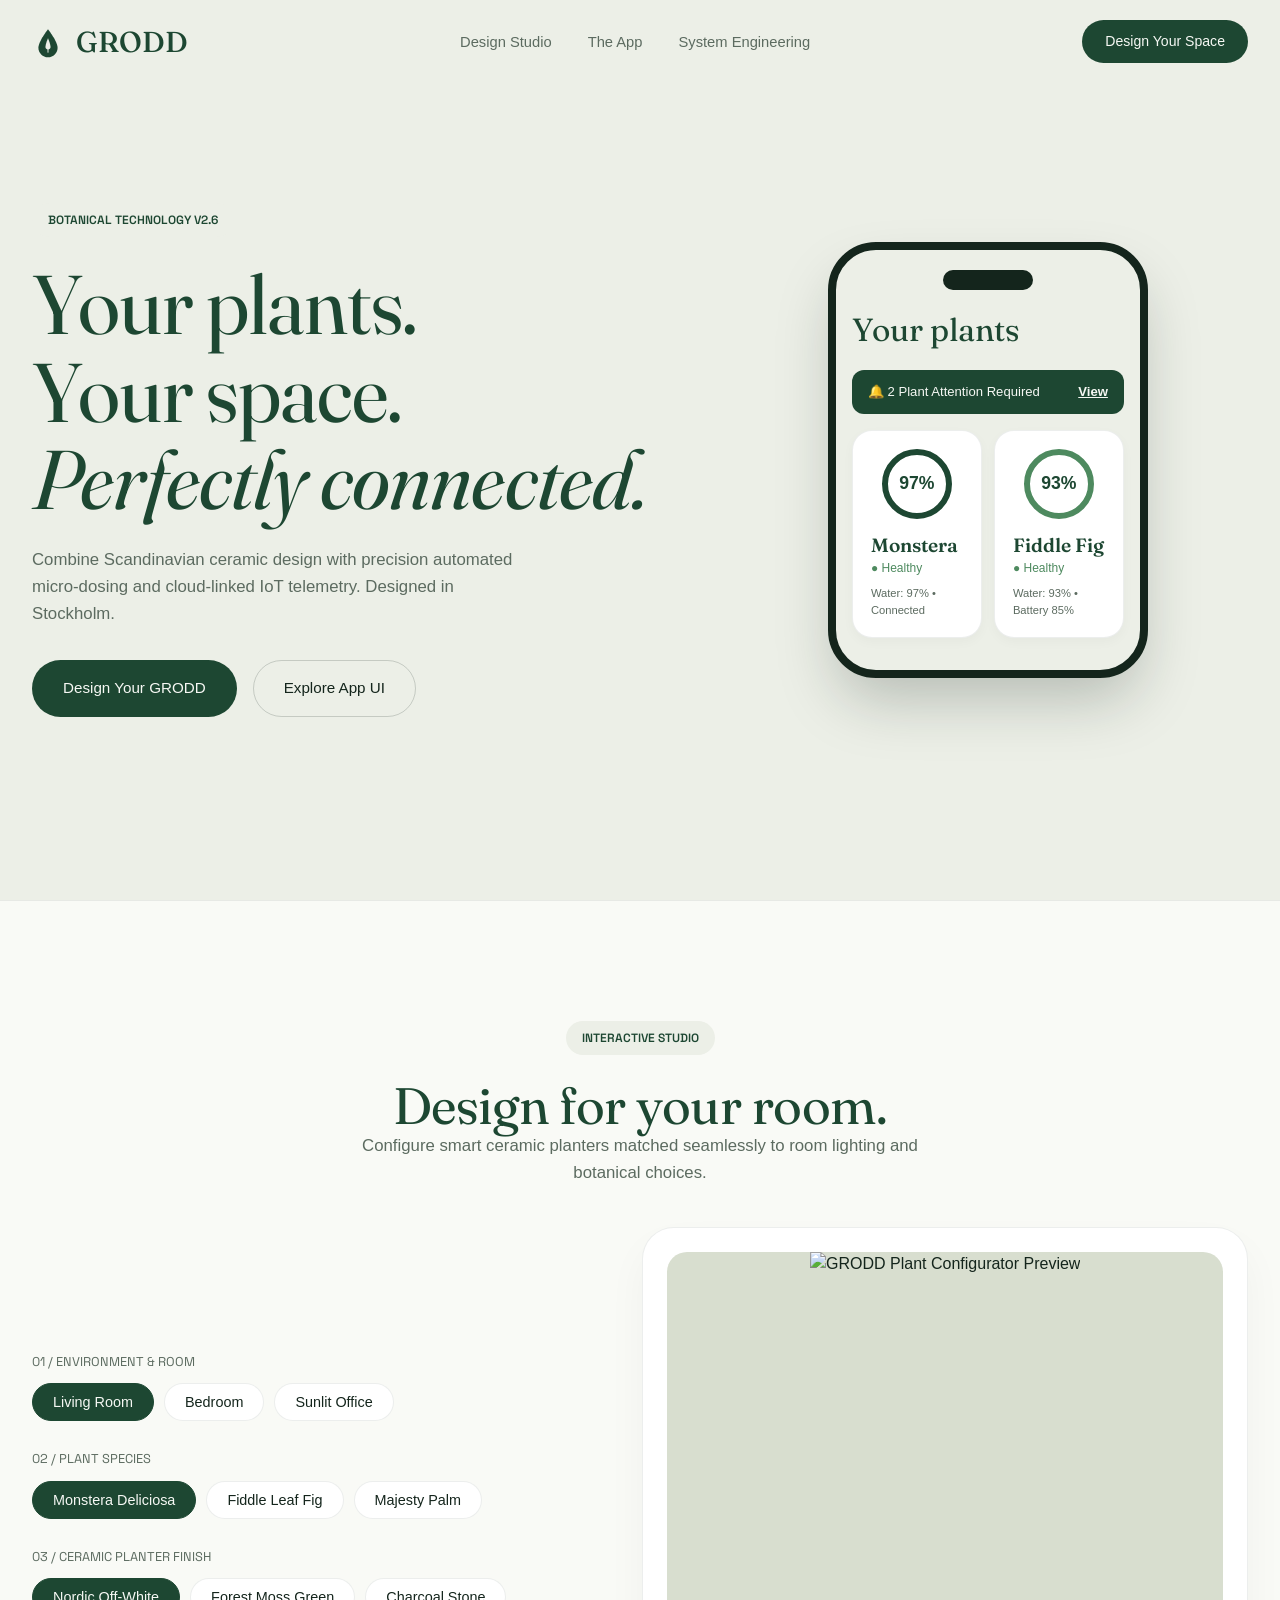
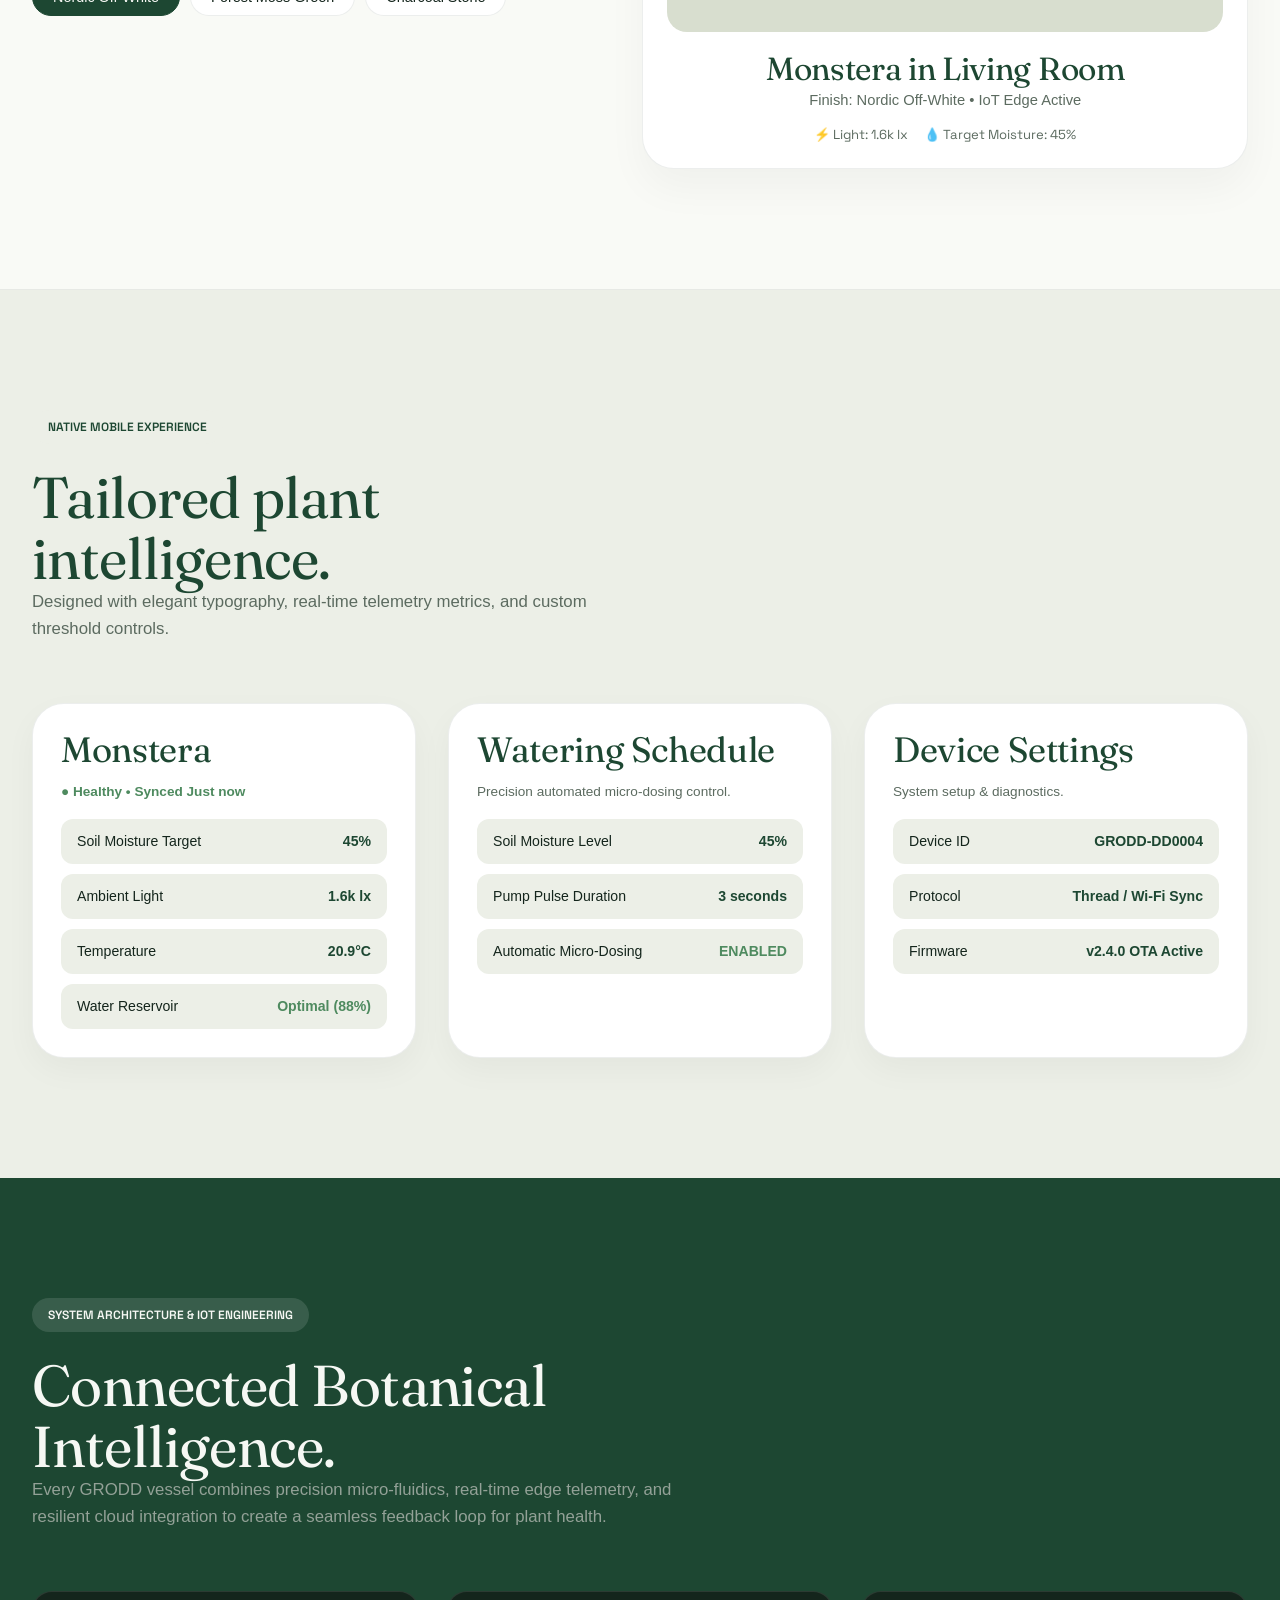
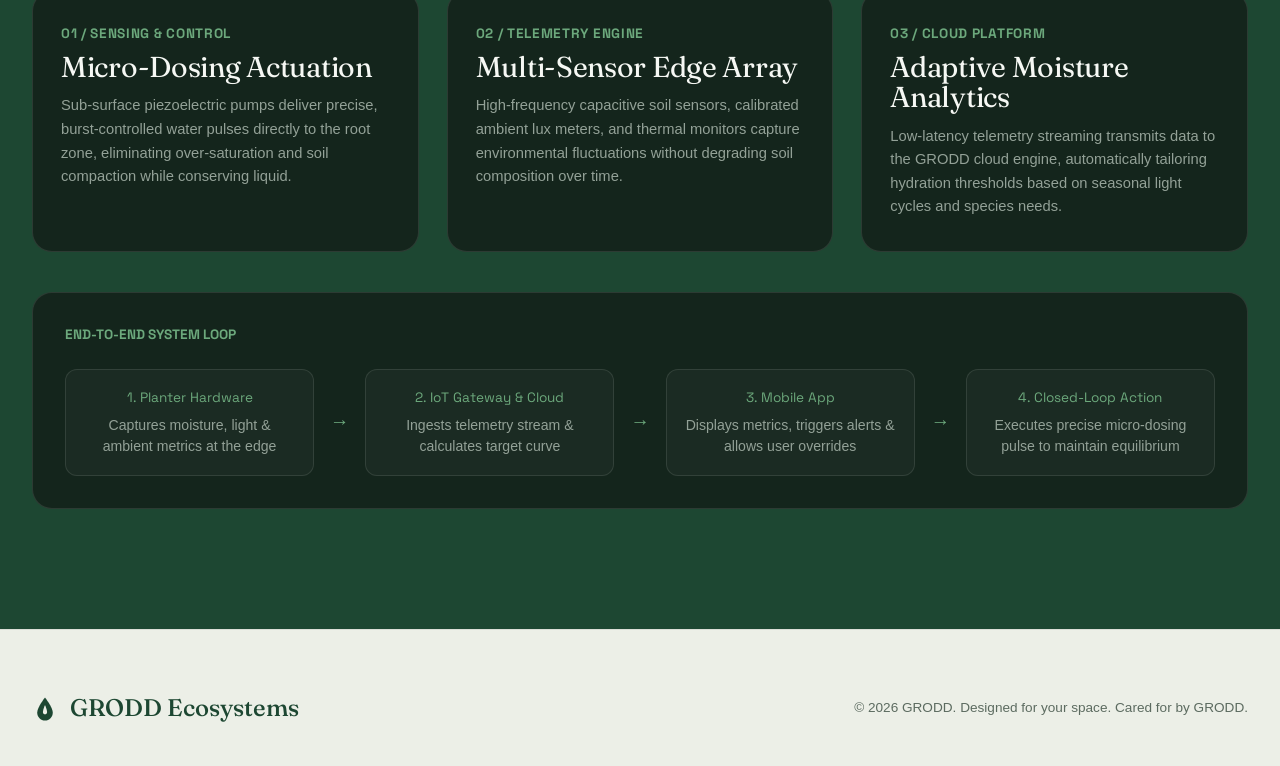
==== commit ac418ecd: "All three pages wear the app's design system The support page is the one somebody opens when somethi" ====
--- a/docs/index.html
+++ b/docs/index.html
@@ -9,34 +9,34 @@
     <!-- Fonts: Instrument Serif + Plus Jakarta Sans + Space Grotesk -->
     <link rel="preconnect" href="https://fonts.googleapis.com">
     <link rel="preconnect" href="https://fonts.gstatic.com" crossorigin>
-    <link href="https://fonts.googleapis.com/css2?family=Instrument+Serif:ital@0;1&family=Plus+Jakarta+Sans:wght@300;400;500;600;700&family=Space+Grotesk:wght@300;400;500;600&display=swap" rel="stylesheet">
+    <link href="https://fonts.googleapis.com/css2?family=Fraunces:opsz,ital,wght@9..144,0,400;9..144,0,500;9..144,0,600;9..144,1,400&family=Space+Grotesk:wght@300;400;500;600&display=swap" rel="stylesheet">
 
     <!-- Three.js -->
     <script src="https://cdnjs.cloudflare.com/ajax/libs/three.js/r128/three.min.js"></script>
 
     <style>
         :root {
-            --bg-primary: #EEF1EB;        /* Soft sage-tinted background */
-            --bg-surface: #F6F8F5;        /* Light card surface */
+            --bg-primary: #ECEFE7;        /* Soft sage-tinted background */
+            --bg-surface: #F9FAF6;        /* Light card surface */
             --bg-card: #FFFFFF;           /* Crisp white card */
-            --bg-dark: #1E3A2B;           /* Deep Forest Green */
-            --bg-dark-surface: #14281E;   /* Deepest Forest Night */
+            --bg-dark: #1D4732;           /* Deep Forest Green */
+            --bg-dark-surface: #14251C;   /* Deepest Forest Night */
             
-            --text-main: #1C221E;         /* Dark Charcoal */
-            --text-muted: #647067;        /* Soft Sage Charcoal */
-            --text-light: #F4F6F3;        /* Warm Cream White */
-            --text-light-muted: #9BB0A3;  /* Muted Sage White */
-
-            --accent-green: #1E3A2B;      /* Brand Deep Green */
-            --accent-emerald: #28A745;    /* Active Status Green */
-            --accent-soft-green: #DCE5DC; /* Soft Green Pill Container */
-
-            --border-subtle: rgba(30, 58, 43, 0.08);
-            --border-strong: rgba(30, 58, 43, 0.18);
+            --text-main: #14251C;         /* Dark Charcoal */
+            --text-muted: #5C6B60;        /* Soft Sage Charcoal */
+            --text-light: #F6F8F4;        /* Warm Cream White */
+            --text-light-muted: #93A197;  /* Muted Sage White */
+
+            --accent-green: #1D4732;      /* Brand Deep Green */
+            --accent-emerald: #4E8A5F;    /* Active Status Green */
+            --accent-soft-green: #ECEFE7; /* Soft Green Pill Container */
+
+            --border-subtle: rgba(20, 37, 28, 0.08);
+            --border-strong: rgba(20, 37, 28, 0.18);
             --border-dark-subtle: rgba(255, 255, 255, 0.1);
 
-            --font-serif: 'Instrument Serif', Georgia, serif;
-            --font-sans: 'Plus Jakarta Sans', -apple-system, sans-serif;
+            --font-serif: 'Fraunces', Georgia, serif;
+            --font-sans: -apple-system, BlinkMacSystemFont, 'Segoe UI', Roboto, Helvetica, Arial, sans-serif;
             --font-mono: 'Space Grotesk', monospace;
 
             --radius-sm: 12px;
@@ -148,9 +148,9 @@
         }
 
         .btn-dark:hover {
-            background: #12251B;
+            background: #14251C;
             transform: translateY(-2px);
-            box-shadow: 0 12px 24px rgba(30, 58, 43, 0.2);
+            box-shadow: 0 12px 24px rgba(20, 37, 28, 0.2);
         }
 
         .btn-outline {
@@ -160,7 +160,7 @@
         }
 
         .btn-outline:hover {
-            background: rgba(30, 58, 43, 0.05);
+            background: rgba(20, 37, 28, 0.05);
             transform: translateY(-2px);
         }
 
@@ -272,9 +272,9 @@
         .app-phone-card {
             width: 320px;
             background: var(--bg-primary);
-            border: 8px solid #1C221E;
+            border: 8px solid #14251C;
             border-radius: 48px;
-            box-shadow: 0 30px 60px -10px rgba(30, 58, 43, 0.25);
+            box-shadow: 0 30px 60px -10px rgba(20, 37, 28, 0.25);
             padding: 20px 16px;
             position: relative;
             overflow: hidden;
@@ -283,7 +283,7 @@
         .phone-notch {
             width: 90px;
             height: 20px;
-            background: #1C221E;
+            background: #14251C;
             border-radius: 10px;
             margin: 0 auto 16px;
         }
@@ -402,7 +402,7 @@
             overflow: hidden;
             border-radius: var(--radius-md);
             margin-bottom: 20px;
-            background-color: #E8ECE6;
+            background-color: #D8DECF;
         }
 
         .preview-image {
@@ -498,7 +498,7 @@
 
         .spec-card h4 {
             font-family: var(--font-mono);
-            color: #8FD8A0;
+            color: #6CA87C;
             font-size: 0.85rem;
             margin-bottom: 8px;
             text-transform: uppercase;
@@ -541,7 +541,7 @@
         .arch-step-title {
             font-family: var(--font-mono);
             font-size: 0.85rem;
-            color: #8FD8A0;
+            color: #6CA87C;
             margin-bottom: 6px;
         }
 
@@ -551,7 +551,7 @@
         }
 
         .arch-arrow {
-            color: #8FD8A0;
+            color: #6CA87C;
             font-size: 1.2rem;
             font-weight: 700;
         }
@@ -591,9 +591,9 @@
         <div class="container nav-container">
             <a href="#" class="brand-logo">
                 <svg class="brand-icon-svg" viewBox="0 0 100 100" fill="none" xmlns="http://www.w3.org/2000/svg">
-                    <path d="M50 10C50 10 20 48 20 68 C20 84.5685 33.4315 98 50 98 C66.5685 98 80 84.5685 80 68 C80 48 50 10 50 10Z" fill="#1E3A2B"/>
-                    <path d="M50 38 C50 38 42 56 42 66 C42 70.4183 45.5817 74 50 74 C54.4183 74 58 70.4183 58 66 C58 56 50 38 50 38Z" fill="#EEF1EB"/>
-                    <path d="M50 74 L50 82" stroke="#EEF1EB" stroke-width="3" stroke-linecap="round"/>
+                    <path d="M50 10C50 10 20 48 20 68 C20 84.5685 33.4315 98 50 98 C66.5685 98 80 84.5685 80 68 C80 48 50 10 50 10Z" fill="#1D4732"/>
+                    <path d="M50 38 C50 38 42 56 42 66 C42 70.4183 45.5817 74 50 74 C54.4183 74 58 70.4183 58 66 C58 56 50 38 50 38Z" fill="#ECEFE7"/>
+                    <path d="M50 74 L50 82" stroke="#ECEFE7" stroke-width="3" stroke-linecap="round"/>
                 </svg>
                 GRODD
             </a>
@@ -642,7 +642,7 @@
                                 <div style="font-size:0.7rem; color:var(--text-muted); margin-top:8px;">Water: 97% • Connected</div>
                             </div>
                             <div class="app-plant-card">
-                                <div class="app-ring-gauge" style="border-color:#28A745;">93%</div>
+                                <div class="app-ring-gauge" style="border-color:#4E8A5F;">93%</div>
                                 <div style="font-family:var(--font-serif); font-size:1.2rem; font-weight:600; color:var(--bg-dark);">Fiddle Fig</div>
                                 <div style="font-size:0.75rem; color:var(--accent-emerald);">● Healthy</div>
                                 <div style="font-size:0.7rem; color:var(--text-muted); margin-top:8px;">Water: 93% • Battery 85%</div>
@@ -820,7 +820,7 @@
 
             <!-- SYSTEM PIPELINE DIAGRAM -->
             <div class="arch-diagram">
-                <h4 style="font-family: var(--font-mono); color: #8FD8A0; font-size: 0.85rem; text-transform: uppercase;">End-to-End System Loop</h4>
+                <h4 style="font-family: var(--font-mono); color: #6CA87C; font-size: 0.85rem; text-transform: uppercase;">End-to-End System Loop</h4>
                 <div class="arch-pipeline">
                     <div class="arch-step">
                         <div class="arch-step-title">1. Planter Hardware</div>
@@ -852,8 +852,8 @@
             <div class="footer-flex">
                 <a href="#" class="brand-logo" style="font-size: 1.5rem;">
                     <svg class="brand-icon-svg" viewBox="0 0 100 100" fill="none" xmlns="http://www.w3.org/2000/svg" style="width:26px; height:26px;">
-                        <path d="M50 10C50 10 20 48 20 68 C20 84.5685 33.4315 98 50 98 C66.5685 98 80 84.5685 80 68 C80 48 50 10 50 10Z" fill="#1E3A2B"/>
-                        <path d="M50 38 C50 38 42 56 42 66 C42 70.4183 45.5817 74 50 74 C54.4183 74 58 70.4183 58 66 C58 56 50 38 50 38Z" fill="#EEF1EB"/>
+                        <path d="M50 10C50 10 20 48 20 68 C20 84.5685 33.4315 98 50 98 C66.5685 98 80 84.5685 80 68 C80 48 50 10 50 10Z" fill="#1D4732"/>
+                        <path d="M50 38 C50 38 42 56 42 66 C42 70.4183 45.5817 74 50 74 C54.4183 74 58 70.4183 58 66 C58 56 50 38 50 38Z" fill="#ECEFE7"/>
                     </svg>
                     GRODD Ecosystems
                 </a>
